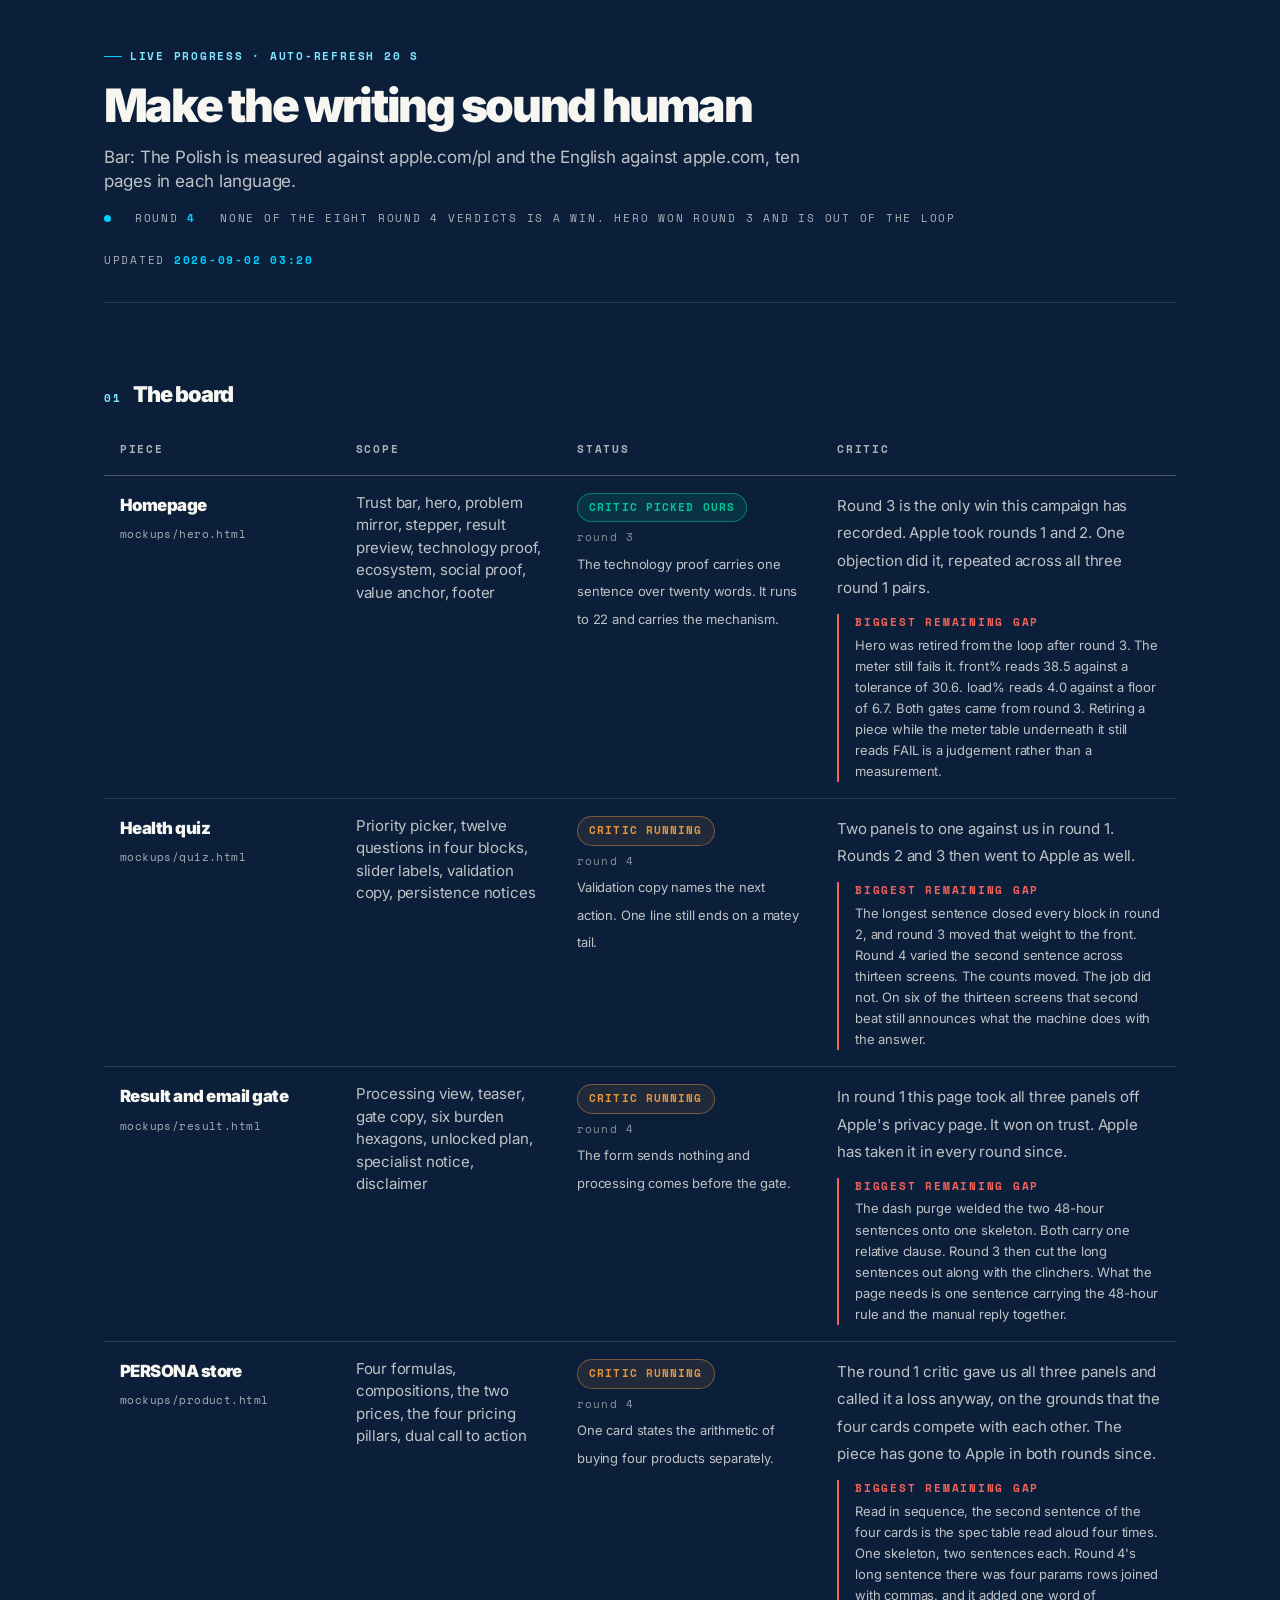
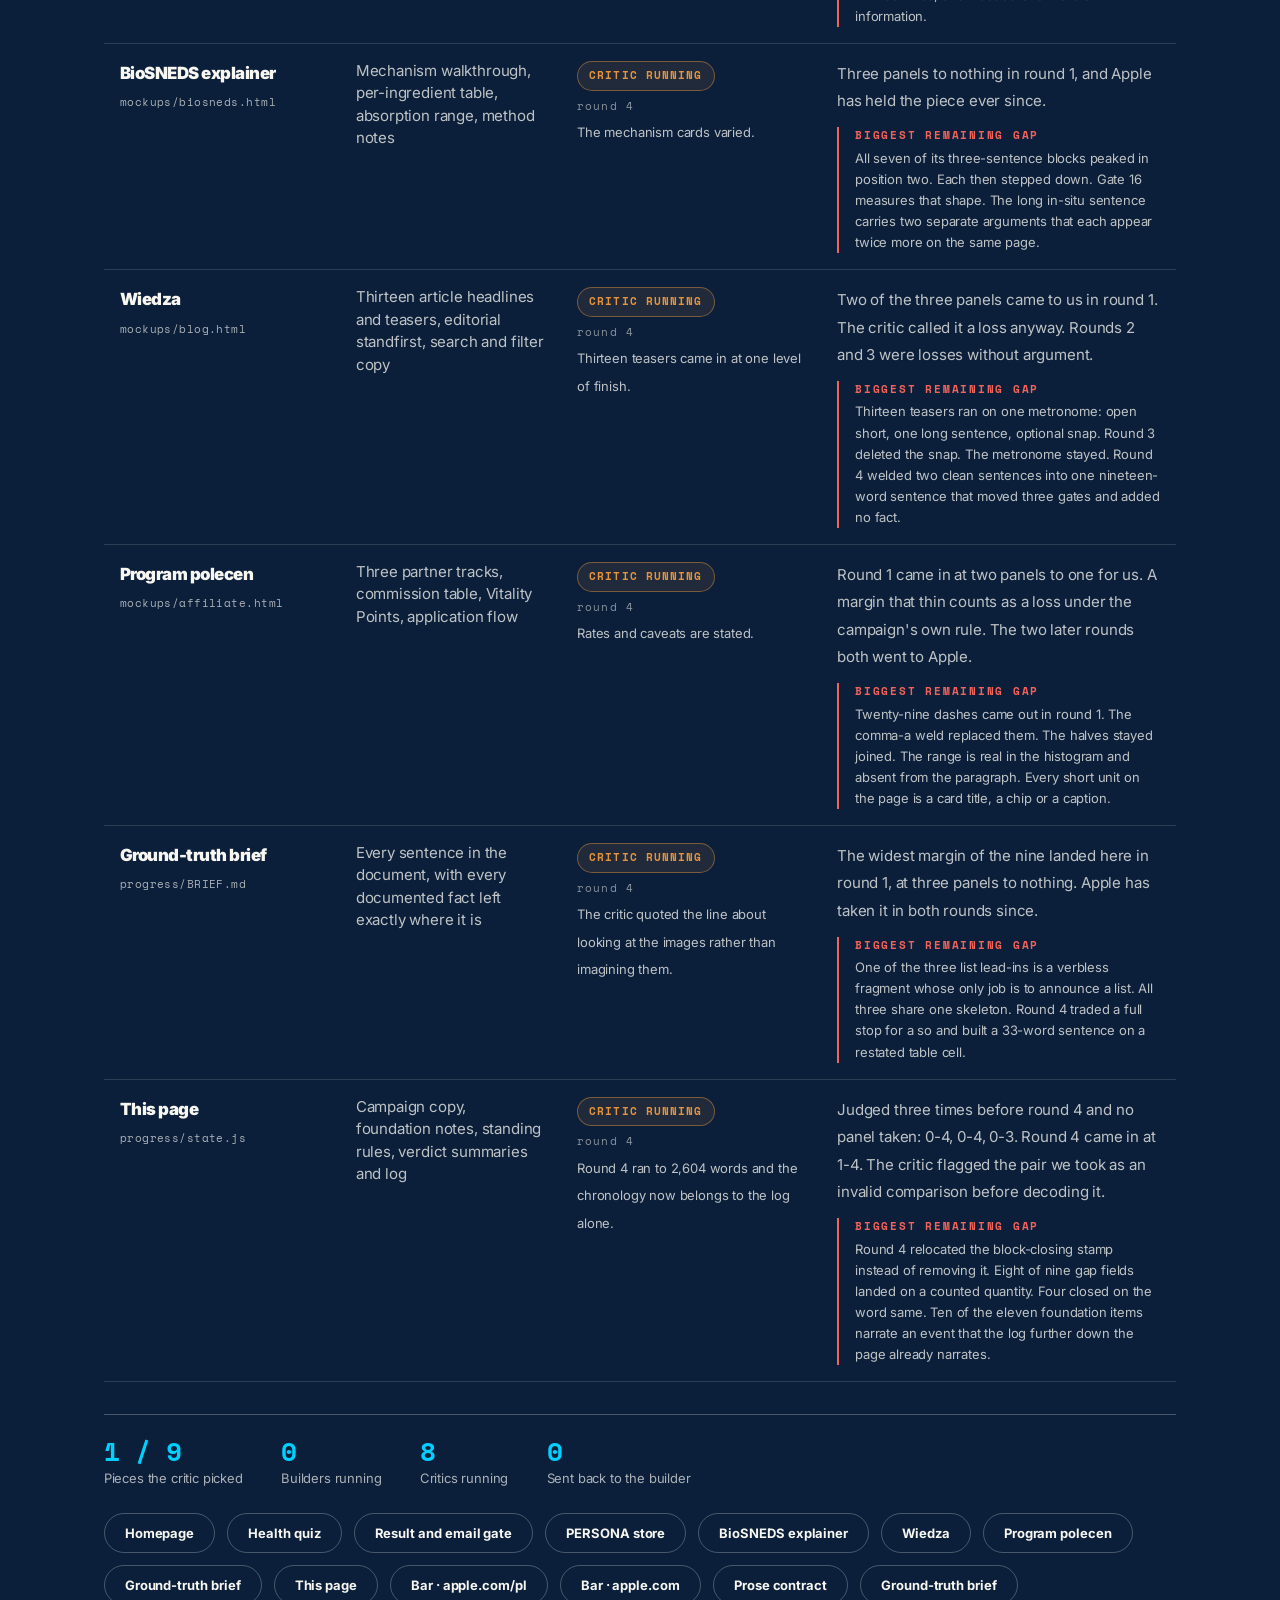
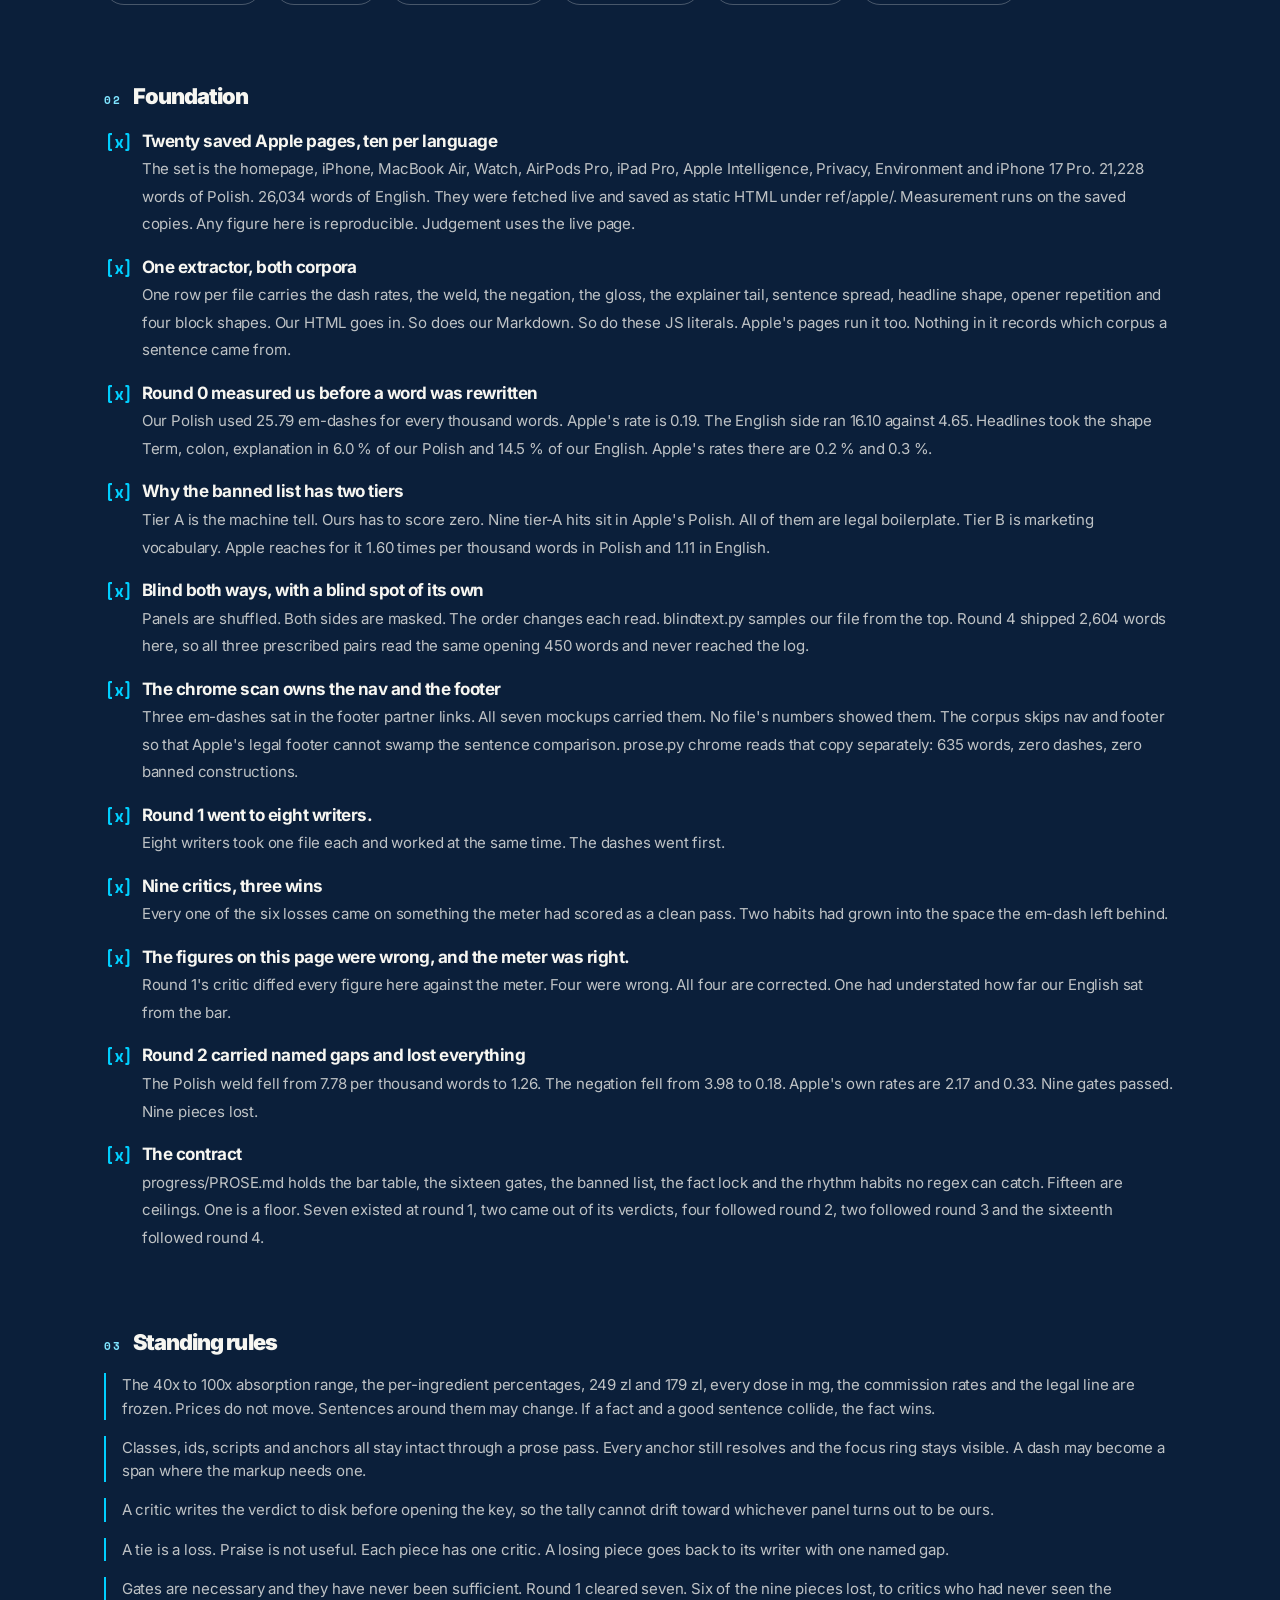
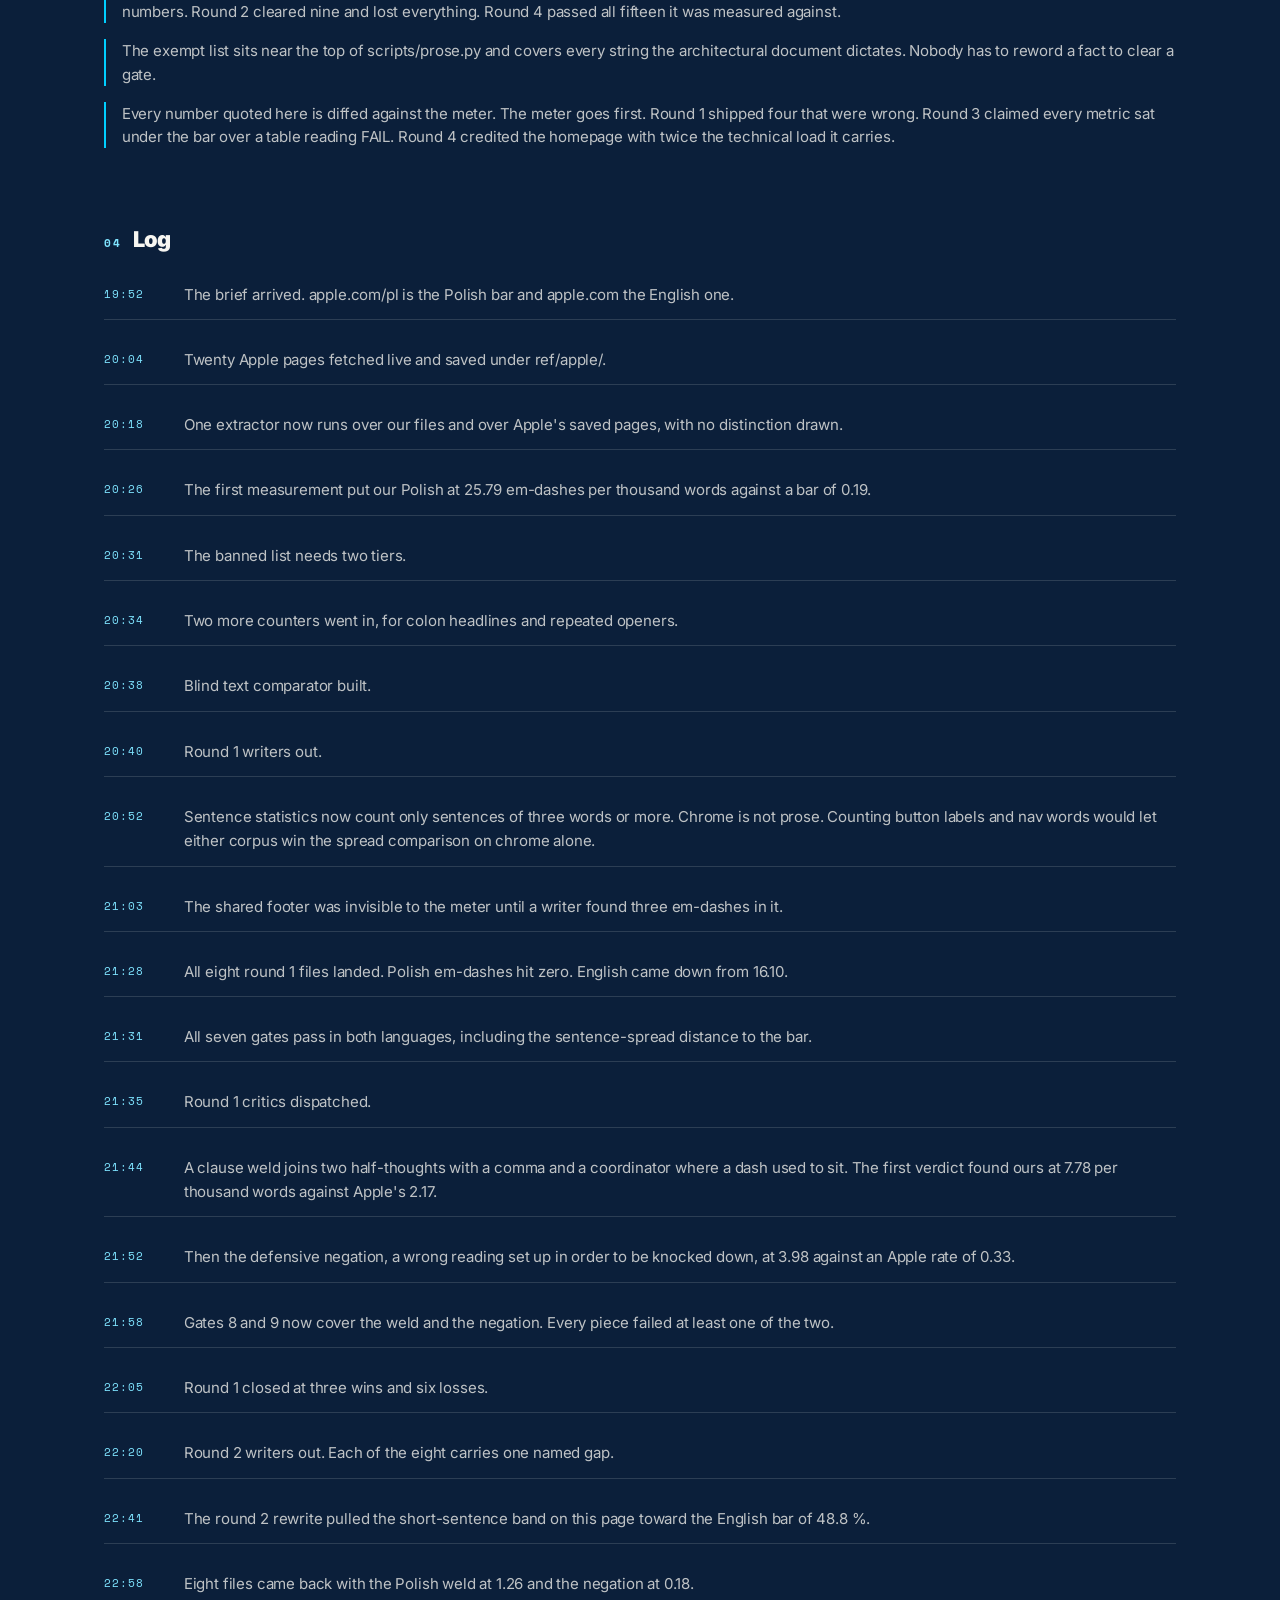
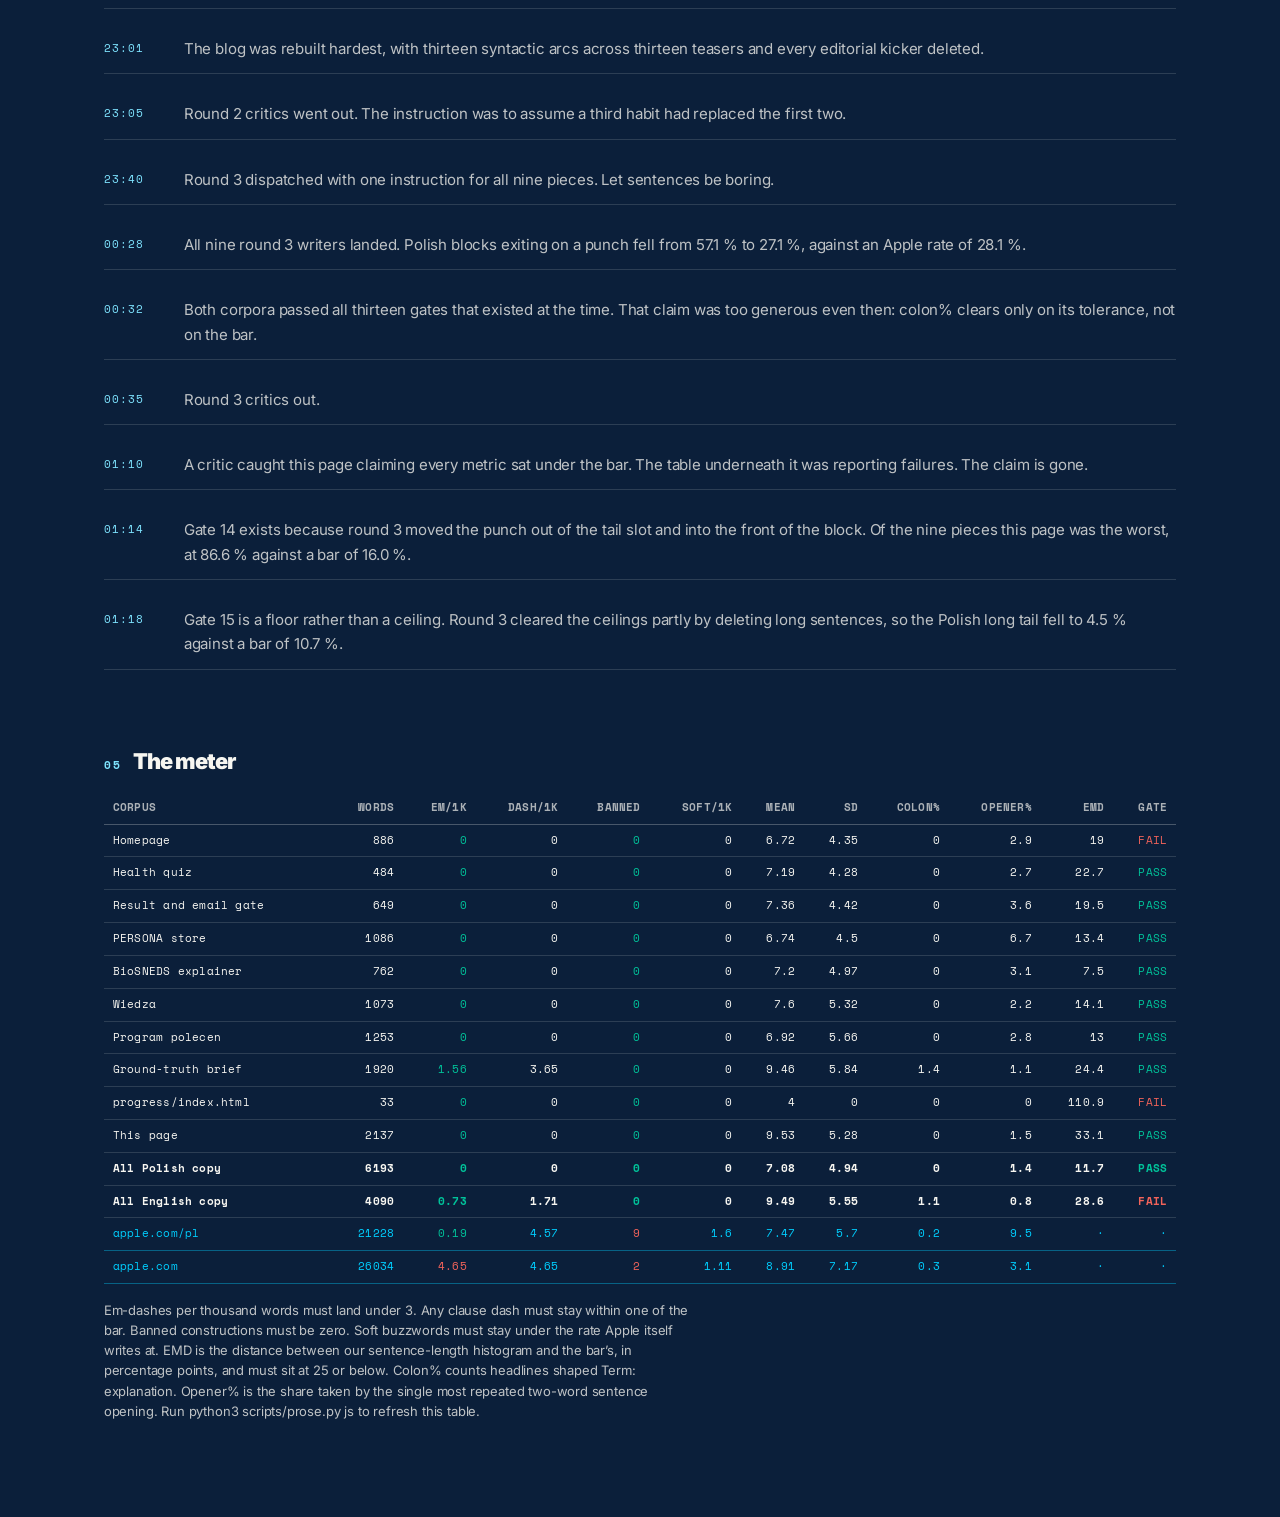
==== progress/index.html @ 37c06452 "Publish the round 5 prose refactor and the live progress page Seven mockups synced from the working " ====
<!doctype html>
<html lang="en">
<head>
<meta charset="utf-8">
<meta name="viewport" content="width=device-width, initial-scale=1">
<meta http-equiv="refresh" content="20">
<title>ITP prose refactor, live progress</title>
<link rel="stylesheet" href="../styles/tokens.css">
<style>
  body { background: var(--navy-950); color: var(--on-navy); }
  .page { max-width: 1180px; margin-inline: auto; padding: var(--sp-9) var(--sp-gutter) var(--sp-12); }

  .masthead { display: grid; gap: var(--sp-4); padding-bottom: var(--sp-7);
              border-bottom: 1px solid var(--line-navy); }
  .masthead h1 { font-size: clamp(1.9rem, 3.6vw, 3rem); letter-spacing: var(--ls-display-tight); }
  .masthead .t-lead { color: var(--on-navy-soft); max-width: 68ch; }
  .meta { display: flex; flex-wrap: wrap; gap: var(--sp-6); align-items: center;
          font-family: var(--font-mono); font-size: var(--t-micro);
          letter-spacing: var(--ls-mono-wide); text-transform: uppercase;
          color: var(--on-navy-muted); }
  .meta b { color: var(--cyan); font-weight: var(--w-bold); }
  .pulse { width: 7px; height: 7px; border-radius: 50%; background: var(--cyan);
           box-shadow: 0 0 0 0 var(--cyan-glow); animation: pulse 2s infinite; }
  @keyframes pulse { 0% { box-shadow: 0 0 0 0 rgba(0,207,255,.5); }
                     70% { box-shadow: 0 0 0 12px rgba(0,207,255,0); }
                     100% { box-shadow: 0 0 0 0 rgba(0,207,255,0); } }

  h2.block { font-size: var(--t-display-4); margin: var(--sp-11) 0 var(--sp-5); }
  h2.block .index-num { color: var(--cyan-soft); margin-right: var(--sp-3); }

  table.board { width: 100%; border-collapse: collapse; }
  table.board th, table.board td { text-align: left; vertical-align: top;
                                   padding: var(--sp-4) var(--sp-4);
                                   border-bottom: 1px solid var(--line-navy); }
  table.board thead th { font-family: var(--font-mono); font-size: var(--t-micro);
                         font-weight: var(--w-bold); letter-spacing: var(--ls-mono-wide);
                         text-transform: uppercase; color: var(--on-navy-muted);
                         border-bottom-color: var(--line-navy-hi); }
  table.board td:first-child { width: 22%; }
  .piece-title { font-weight: var(--w-black); letter-spacing: var(--ls-head); font-size: 1.05rem; }
  .piece-file { font-family: var(--font-mono); font-size: var(--t-micro);
                color: var(--on-navy-muted); letter-spacing: .04em; }
  .scope { font-size: var(--t-body-sm); color: var(--on-navy-soft); line-height: 1.5; }
  .note { font-size: var(--t-body-sm); color: var(--on-navy-soft); line-height: 1.55; }
  .gap { display: block; margin-top: var(--sp-3); padding-left: var(--sp-4);
         border-left: 2px solid var(--f3-inflam); font-size: var(--t-caption);
         color: var(--on-navy-soft); }
  .gap b { color: var(--f3-inflam); font-family: var(--font-mono);
           font-size: var(--t-micro); letter-spacing: var(--ls-mono-wide);
           text-transform: uppercase; display: block; margin-bottom: 3px; }

  .badge { display: inline-flex; align-items: center; gap: 6px; padding: 5px 11px;
           border-radius: var(--r-pill); border: 1px solid var(--line-navy-hi);
           font-family: var(--font-mono); font-size: var(--t-micro);
           font-weight: var(--w-bold); letter-spacing: var(--ls-mono);
           text-transform: uppercase; white-space: nowrap; }
  .badge--building { color: var(--cyan); border-color: var(--line-cyan);
                     background: rgba(0,207,255,.08); }
  .badge--reviewing { color: var(--f1-digest); border-color: rgba(229,148,60,.45);
                      background: rgba(229,148,60,.10); }
  .badge--lost { color: var(--f3-inflam); border-color: rgba(242,99,90,.45);
                 background: rgba(242,99,90,.10); }
  .badge--won { color: var(--f4-vital); border-color: rgba(0,195,154,.5);
                background: rgba(0,195,154,.12); }
  .rnd { font-family: var(--font-mono); font-size: var(--t-micro);
         color: var(--on-navy-faint); letter-spacing: var(--ls-mono); }

  ul.plain { list-style: none; margin: 0; padding: 0; display: grid; gap: var(--sp-4); }
  .found { display: grid; grid-template-columns: 22px 1fr; gap: var(--sp-4);
           align-items: start; }
  .found__tick { color: var(--cyan); font-family: var(--font-mono); font-weight: var(--w-bold); }
  .found__label { font-weight: var(--w-bold); letter-spacing: var(--ls-head); }
  .found__detail { font-size: var(--t-body-sm); color: var(--on-navy-soft); line-height: 1.5; }

  .rules { display: grid; gap: var(--sp-3); }
  .rules li { padding-left: var(--sp-4); border-left: 2px solid var(--cyan);
              font-size: var(--t-body-sm); color: var(--on-navy-soft); line-height: 1.55; }

  .log { display: grid; gap: 0; }
  .log li { display: grid; grid-template-columns: 64px 1fr; gap: var(--sp-4);
            padding: var(--sp-3) 0; border-bottom: 1px solid var(--line-navy);
            font-size: var(--t-body-sm); color: var(--on-navy-soft); }
  .log time { font-family: var(--font-mono); font-size: var(--t-micro);
              color: var(--cyan-soft); letter-spacing: var(--ls-mono); padding-top: 3px; }

  .tally { display: flex; flex-wrap: wrap; gap: clamp(20px,3vw,44px); margin-top: var(--sp-7);
           padding-top: var(--sp-6); border-top: 1px solid var(--line-navy-hi); }

  .links { display: flex; flex-wrap: wrap; gap: var(--sp-3); margin-top: var(--sp-6); }
  .links a { text-decoration: none; }

  table.metrics { width: 100%; border-collapse: collapse; font-family: var(--font-mono);
                  font-size: var(--t-micro); letter-spacing: .02em; }
  table.metrics th, table.metrics td { text-align: right; padding: 7px 9px;
                                       border-bottom: 1px solid var(--line-navy); }
  table.metrics th:first-child, table.metrics td:first-child { text-align: left; }
  table.metrics thead th { color: var(--on-navy-muted); text-transform: uppercase;
                           font-weight: var(--w-bold); border-bottom-color: var(--line-navy-hi); }
  table.metrics tr.bar td { color: var(--cyan); border-bottom-color: var(--line-cyan); }
  table.metrics tr.total td { color: var(--on-navy); font-weight: var(--w-bold); }
  .ok { color: var(--f4-vital); }
  .bad { color: var(--f3-inflam); }
  .metric-note { font-size: var(--t-caption); color: var(--on-navy-soft);
                 line-height: 1.55; margin-top: var(--sp-4); max-width: 74ch; }

  @media (max-width: 820px) {
    table.board thead { display: none; }
    table.board tr { display: grid; gap: var(--sp-3); padding: var(--sp-5) 0;
                     border-bottom: 1px solid var(--line-navy); }
    table.board td { border: 0; padding: 0; }
    table.board td:first-child { width: auto; }
  }
</style>
</head>
<body class="navy">
<main class="page">

  <header class="masthead">
    <p class="eyebrow">Live progress · auto-refresh 20 s</p>
    <h1 id="campaign">…</h1>
    <p class="t-lead" id="bar">…</p>
    <div class="meta">
      <span class="pulse" aria-hidden="true"></span>
      <span>Round <b id="round">&hellip;</b></span>
      <span id="phase">&hellip;</span>
      <span>Updated <b id="updated">&hellip;</b></span>
    </div>
  </header>

  <section aria-labelledby="h-board">
    <h2 class="block" id="h-board"><span class="index-num">01</span>The board</h2>
    <table class="board">
      <thead>
        <tr><th scope="col">Piece</th><th scope="col">Scope</th><th scope="col">Status</th><th scope="col">Critic</th></tr>
      </thead>
      <tbody id="board"></tbody>
    </table>
    <div class="tally" id="tally"></div>
    <div class="links" id="links"></div>
  </section>

  <section aria-labelledby="h-found">
    <h2 class="block" id="h-found"><span class="index-num">02</span>Foundation</h2>
    <ul class="plain" id="foundation"></ul>
  </section>

  <section aria-labelledby="h-rules">
    <h2 class="block" id="h-rules"><span class="index-num">03</span>Standing rules</h2>
    <ul class="plain rules" id="rules"></ul>
  </section>

  <section aria-labelledby="h-log">
    <h2 class="block" id="h-log"><span class="index-num">04</span>Log</h2>
    <ul class="plain log" id="log"></ul>
  </section>

  <section aria-labelledby="h-metrics">
    <h2 class="block" id="h-metrics"><span class="index-num">05</span>The meter</h2>
    <table class="metrics">
      <thead>
        <tr><th scope="col">Corpus</th><th scope="col">Words</th><th scope="col">Em/1k</th>
            <th scope="col">Dash/1k</th><th scope="col">Banned</th><th scope="col">Soft/1k</th>
            <th scope="col">Mean</th><th scope="col">SD</th><th scope="col">Colon%</th>
            <th scope="col">Opener%</th><th scope="col">EMD</th><th scope="col">Gate</th></tr>
      </thead>
      <tbody id="metrics"></tbody>
    </table>
    <p class="metric-note" id="metric-note"></p>
  </section>

</main>

<script src="state.js"></script>
<script src="metrics.js"></script>
<script>
(function () {
  var S = window.ITP_STATE;
  if (!S) return;
  var $ = function (id) { return document.getElementById(id); };
  var esc = function (s) {
    return String(s == null ? '' : s).replace(/[&<>"]/g, function (c) {
      return { '&': '&amp;', '<': '&lt;', '>': '&gt;', '"': '&quot;' }[c];
    });
  };

  $('campaign').textContent = S.campaign;
  $('bar').textContent = 'Bar: ' + S.bar;
  $('round').textContent = S.round;
  $('phase').textContent = S.phase;
  $('updated').textContent = S.updated;
  document.title = 'ITP prose refactor, round ' + S.round;

  var LABEL = {
    building: 'Builder running',
    reviewing: 'Critic running',
    lost: 'Critic picked theirs',
    won: 'Critic picked ours'
  };

  $('board').innerHTML = S.pieces.map(function (p) {
    var st = S.status[p.id] || { state: 'building', round: S.round };
    var critic = '';
    if (st.verdict) {
      critic += '<span class="note">' + esc(st.verdict) + '</span>';
    }
    if (st.gap) {
      critic += '<span class="gap"><b>Biggest remaining gap</b>' + esc(st.gap) + '</span>';
    }
    if (!critic) { critic = '<span class="note" style="color:var(--on-navy-faint)">Awaiting verdict</span>'; }
    return '<tr>' +
      '<td><span class="piece-title">' + esc(p.title) + '</span><br>' +
        '<span class="piece-file">' + esc(p.file) + '</span></td>' +
      '<td class="scope">' + esc(p.scope) + '</td>' +
      '<td><span class="badge badge--' + esc(st.state) + '">' + esc(LABEL[st.state] || st.state) + '</span>' +
        '<br><span class="rnd">round ' + esc(st.round) + '</span>' +
        (st.note ? '<br><span class="note" style="font-size:var(--t-caption)">' + esc(st.note) + '</span>' : '') + '</td>' +
      '<td>' + critic + '</td>' +
    '</tr>';
  }).join('');

  var counts = { won: 0, lost: 0, building: 0, reviewing: 0 };
  S.pieces.forEach(function (p) {
    var s = (S.status[p.id] || {}).state || 'building';
    counts[s] = (counts[s] || 0) + 1;
  });
  $('tally').innerHTML =
    stat(counts.won + ' / ' + S.pieces.length, 'Pieces the critic picked') +
    stat(counts.building, 'Builders running') +
    stat(counts.reviewing, 'Critics running') +
    stat(counts.lost, 'Sent back to the builder');

  function stat(n, label) {
    return '<div class="stat"><span class="stat__num">' + esc(n) + '</span>' +
           '<span class="stat__label">' + esc(label) + '</span></div>';
  }

  $('links').innerHTML = S.pieces.map(function (p) {
    return '<a class="btn btn--ghost btn--sm" href="../' + esc(p.file) + '">' + esc(p.title) + '</a>';
  }).join('') +
    '<a class="btn btn--ghost btn--sm" href="https://www.apple.com/pl/">Bar · apple.com/pl</a>' +
    '<a class="btn btn--ghost btn--sm" href="https://www.apple.com/">Bar · apple.com</a>' +
    '<a class="btn btn--ghost btn--sm" href="PROSE.md">Prose contract</a>' +
    '<a class="btn btn--ghost btn--sm" href="BRIEF.md">Ground-truth brief</a>';

  $('foundation').innerHTML = S.foundation.map(function (f) {
    return '<li class="found"><span class="found__tick">' + (f.done ? '[x]' : '[ ]') + '</span>' +
      '<span><span class="found__label">' + esc(f.label) + '</span><br>' +
      '<span class="found__detail">' + esc(f.detail) + '</span></span></li>';
  }).join('');

  $('rules').innerHTML = S.rules.map(function (r) { return '<li>' + esc(r) + '</li>'; }).join('');

  $('log').innerHTML = S.log.map(function (l) {
    return '<li><time>' + esc(l.t) + '</time><span>' + esc(l.m) + '</span></li>';
  }).join('');

  var M = window.ITP_METRICS;
  if (M) {
    var titleOf = {};
    S.pieces.forEach(function (p) { titleOf[p.file] = p.title; });

    var mrow = function (label, m, cls) {
      var gate = m.pass === undefined ? '·'
        : (m.pass ? '<span class="ok">PASS</span>' : '<span class="bad">FAIL</span>');
      var f = function (v, limit, over) {
        if (limit === undefined) return esc(v);
        return '<span class="' + (over ? 'bad' : 'ok') + '">' + esc(v) + '</span>';
      };
      return '<tr class="' + cls + '"><td>' + esc(label) + '</td>' +
        '<td>' + esc(m.words) + '</td>' +
        '<td>' + f(m.em_per_1k, 3, m.em_per_1k >= 3) + '</td>' +
        '<td>' + esc(m.dash_per_1k) + '</td>' +
        '<td>' + f(m.banned, 0, m.banned > 0) + '</td>' +
        '<td>' + esc(m.soft_per_1k) + '</td>' +
        '<td>' + esc(m.sent_mean) + '</td>' +
        '<td>' + esc(m.sent_sd) + '</td>' +
        '<td>' + esc(m.colon_head_pct) + '</td>' +
        '<td>' + esc(m.top_opener_pct) + '</td>' +
        '<td>' + esc(m.emd === undefined ? '·' : m.emd) + '</td>' +
        '<td>' + gate + '</td></tr>';
    };

    var rows = '';
    Object.keys(M.files).forEach(function (f) {
      rows += mrow(titleOf[f] || f, M.files[f], '');
    });
    rows += mrow('All Polish copy', M.totals.pl, 'total');
    rows += mrow('All English copy', M.totals.en, 'total');
    rows += mrow('apple.com/pl', M.bar.pl, 'bar');
    rows += mrow('apple.com', M.bar.en, 'bar');
    $('metrics').innerHTML = rows;

    $('metric-note').textContent =
      'Em-dashes per thousand words must land under 3. Any clause dash must stay within one '
      + 'of the bar. Banned constructions must be zero. Soft buzzwords must stay under the rate '
      + 'Apple itself writes at. EMD is the distance between our sentence-length histogram and '
      + 'the bar\u2019s, in percentage points, and must sit at 25 or below. Colon% counts headlines '
      + 'shaped Term: explanation. Opener% is the share taken by the single most repeated two-word '
      + 'sentence opening. Run python3 scripts/prose.py js to refresh this table.';
  }
})();
</script>
</body>
</html>
---- styles/tokens.css ----
/* ==========================================================================
   ITP — DESIGN TOKENS + SHARED COMPONENT LAYER
   Authority: "ARCHITECTURAL AND STRATEGIC DOCUMENT: ITP PLATFORM (PERSONA)",
   section 7.2 (Color Palette and UI Kit). That document has precedence over
   every earlier project description.

   Palette   navy #0B1F3A · charcoal #202124 · off-white #F7F6F1 / #FAF9F5
             electric cyan #00CFFF (technology / personalization accent only)
   Type      headings Inter Black/ExtraBold · body Inter Regular/Medium
             technical parameters, identifiers, code: Space Mono
   Craft bar Function Health (functionhealth.com) — captured desktop 1440 and
             mobile 390 in ref/functionhealth/. Matched: floating pill nav,
             sticky promo bar, 64-80px display scale, 11px/1.1px-tracked mono
             micro-labels, 12px cards with inline UI artefacts, numbered steps,
             999px pill CTA pairs, very generous vertical rhythm.
             Pushed further: Inter Black instead of a light didone, cyan
             hairline data-viz, hexagonal profile geometry, mono parameter
             tables, navy full-bleed technology chapters.
   ========================================================================== */

/* --------------------------------------------------------------------------
   0 · FONTS (self-hosted; latin + latin-ext for Polish diacritics)
   ----------------------------------------------------------------------- */

@font-face {
  font-family: 'Inter';
  font-style: normal;
  font-weight: 100 900;
  font-display: swap;
  src: url('../fonts/inter-latin-ext.woff2') format('woff2');
  unicode-range: U+0100-02BA, U+02BD-02C5, U+02C7-02CC, U+02CE-02D7, U+02DD-02FF,
    U+0304, U+0308, U+0329, U+1D00-1DBF, U+1E00-1E9F, U+1EF2-1EFF, U+2020,
    U+20A0-20AB, U+20AD-20C0, U+2113, U+2C60-2C7F, U+A720-A7FF;
}
@font-face {
  font-family: 'Inter';
  font-style: normal;
  font-weight: 100 900;
  font-display: swap;
  src: url('../fonts/inter-latin.woff2') format('woff2');
  unicode-range: U+0000-00FF, U+0131, U+0152-0153, U+02BB-02BC, U+02C6, U+02DA,
    U+02DC, U+0304, U+0308, U+0329, U+2000-206F, U+20AC, U+2122, U+2191, U+2193,
    U+2212, U+2215, U+FEFF, U+FFFD;
}
@font-face {
  font-family: 'Space Mono';
  font-style: normal;
  font-weight: 400;
  font-display: swap;
  src: url('../fonts/spacemono-400-latin-ext.woff2') format('woff2');
  unicode-range: U+0100-02BA, U+02BD-02C5, U+02C7-02CC, U+02CE-02D7, U+02DD-02FF,
    U+0304, U+0308, U+0329, U+1D00-1DBF, U+1E00-1E9F, U+1EF2-1EFF, U+2020,
    U+20A0-20AB, U+20AD-20C0, U+2113, U+2C60-2C7F, U+A720-A7FF;
}
@font-face {
  font-family: 'Space Mono';
  font-style: normal;
  font-weight: 400;
  font-display: swap;
  src: url('../fonts/spacemono-400-latin.woff2') format('woff2');
  unicode-range: U+0000-00FF, U+0131, U+0152-0153, U+02BB-02BC, U+02C6, U+02DA,
    U+02DC, U+0304, U+0308, U+0329, U+2000-206F, U+20AC, U+2122, U+2191, U+2193,
    U+2212, U+2215, U+FEFF, U+FFFD;
}
@font-face {
  font-family: 'Space Mono';
  font-style: normal;
  font-weight: 700;
  font-display: swap;
  src: url('../fonts/spacemono-700-latin-ext.woff2') format('woff2');
  unicode-range: U+0100-02BA, U+02BD-02C5, U+02C7-02CC, U+02CE-02D7, U+02DD-02FF,
    U+0304, U+0308, U+0329, U+1D00-1DBF, U+1E00-1E9F, U+1EF2-1EFF, U+2020,
    U+20A0-20AB, U+20AD-20C0, U+2113, U+2C60-2C7F, U+A720-A7FF;
}
@font-face {
  font-family: 'Space Mono';
  font-style: normal;
  font-weight: 700;
  font-display: swap;
  src: url('../fonts/spacemono-700-latin.woff2') format('woff2');
  unicode-range: U+0000-00FF, U+0131, U+0152-0153, U+02BB-02BC, U+02C6, U+02DA,
    U+02DC, U+0304, U+0308, U+0329, U+2000-206F, U+20AC, U+2122, U+2191, U+2193,
    U+2212, U+2215, U+FEFF, U+FFFD;
}

:root {

  /* ----------------------------------------------------------------------
     1 · COLOUR — three families only: navy, off-white, electric cyan.
     Product-line hues are the single sanctioned exception (doc 7.2).
     ------------------------------------------------------------------- */

  /* Navy — the deep colour: text, structures, technology chapters */
  --navy-950: #060F1F;   /* deepest ground, footer                        */
  --navy-900: #0B1F3A;   /* CANONICAL corporate navy (doc 7.2)            */
  --navy-800: #102A4C;   /* lifted navy surface, cards on navy            */
  --navy-700: #16375F;   /* hover / raised                                */
  --navy-600: #1D4675;   /* borders and dividers on navy                  */
  --navy-500: #2C5B8F;   /* muted structure on navy                       */
  --charcoal: #202124;   /* charcoal black (doc 7.2) — mono, fine print   */

  /* Off-white / ivory — the primary background */
  --ivory:        #F7F6F1;  /* CANONICAL primary background (doc 7.2)     */
  --ivory-bright: #FAF9F5;  /* CANONICAL alternate background (doc 7.2)   */
  --ivory-white:  #FFFFFF;  /* card ground where maximum lift is needed   */
  --ivory-sunk:   #EFEDE6;  /* recessed panels, table zebra, input wells  */
  --ivory-edge:   #E3E0D6;  /* warm hairline on light grounds             */

  /* Electric cyan — technology and personalization ONLY. Never decorative. */
  --cyan:       #00CFFF;    /* CANONICAL accent (doc 7.2)                 */
  --cyan-deep:  #00719A;    /* small cyan text on ivory — 4.89:1, AA      */
  --cyan-ink:   #005E7C;    /* cyan-family text at small sizes            */
  --cyan-soft:  #7FE4FF;    /* cyan on navy, secondary data series        */
  --cyan-wash:  #E4F8FF;    /* palest cyan fill on off-white              */
  --cyan-glow:  rgba(0, 207, 255, .30);  /* focus ring, molecular glow    */
  --cyan-haze:  rgba(0, 207, 255, .10);  /* faint tech tint               */

  /* Product-line identity (doc 7.2: "each formula has its own colour code") */
  --f1-digest:  #E5943C;    /* Formula 1 · DigestEase Pro                 */
  --f2-neuro:   #7C6CF5;    /* Formula 2 · NeuroSynapse                   */
  --f3-inflam:  #F2635A;    /* Formula 3 · InflamShield                   */
  --f4-vital:   #00C39A;    /* Formula 4 · VitalCore                      */

  /* Text roles */
  --ink:        #0B1F3A;    /* headings and body on off-white             */
  --ink-2:      #3B4C63;    /* lead paragraphs                            */
  /* The muted and faint steps carry real content on these pages — mono
     index numerals, multipliers, captions, field labels — so both are held
     at or above WCAG AA 4.5:1 on #F7F6F1 rather than at the "pretty grey"
     values they started from (#64748B measured 4.40, #8A96A8 measured 2.56).
     Measured now: muted 5.62:1, faint 4.59:1. */
  --ink-muted:  #55606F;    /* captions, secondary — 5.62:1 on ivory      */
  --ink-faint:  #656E7C;    /* least emphasis that still passes — 4.59:1  */
  --on-navy:        #F7F6F1;
  --on-navy-soft:   rgba(247, 246, 241, .76);
  /* Same reasoning on navy: .56 and .34 measured 4.1 and 2.69 against
     #060F1F. Raised to keep the ramp while clearing AA. */
  --on-navy-muted:  rgba(247, 246, 241, .68);
  --on-navy-faint:  rgba(247, 246, 241, .54);

  /* Hairlines */
  --line:         rgba(11, 31, 58, .12);
  --line-strong:  rgba(11, 31, 58, .22);
  --line-solid:   #E3E0D6;
  --line-navy:    rgba(247, 246, 241, .14);
  --line-navy-hi: rgba(247, 246, 241, .26);
  --line-cyan:    rgba(0, 207, 255, .38);

  /* Semantic */
  /* Used as 11px bold status labels, so they are held to AA on ivory:
     4.75:1, 4.73:1 and 4.98:1 respectively. */
  --ok:    #0B7A54;
  --warn:  #9A5B0B;
  --alert: #B02F2F;

  /* ----------------------------------------------------------------------
     2 · TYPE
     ------------------------------------------------------------------- */

  --font-sans: 'Inter', ui-sans-serif, -apple-system, BlinkMacSystemFont,
    'Segoe UI', Roboto, Arial, sans-serif;
  --font-mono: 'Space Mono', 'JetBrains Mono', ui-monospace, SFMono-Regular,
    Menlo, Consolas, monospace;

  /* Display ramp — Inter Black, tight tracking, near-solid leading.
     Matches the Function Health 80/64/45/34px rhythm at our weight. */
  --t-display-1: clamp(2.85rem, 7.2vw, 5.25rem);  /* 46 -> 84px  hero      */
  --t-display-2: clamp(2.1rem, 4.6vw, 3.9rem);    /* 34 -> 62px  section   */
  --t-display-3: clamp(1.7rem, 2.6vw, 2.7rem);    /* 27 -> 43px  subsection*/
  --t-display-4: clamp(1.35rem, 1.7vw, 1.6rem);   /* 22 -> 26px  card head */
  --t-lead:      clamp(1.06rem, 1.25vw, 1.28rem); /* 17 -> 20.5px lead     */
  --t-body:      1.0625rem;                        /* 17px                  */
  --t-body-sm:   0.9375rem;                        /* 15px                  */
  --t-caption:   0.8125rem;                        /* 13px                  */
  --t-micro:     0.6875rem;                        /* 11px — mono labels    */

  --w-black:    900;
  --w-extra:    800;
  --w-bold:     700;
  --w-semi:     600;
  --w-medium:   500;
  --w-regular:  400;

  --ls-display: -.045em;   /* Inter Black needs negative tracking          */
  --ls-display-tight: -.05em;
  --ls-head:    -.03em;
  --ls-body:    -.01em;
  --ls-mono:    .10em;
  --ls-mono-wide: .16em;

  --lh-display: .93;
  --lh-head:    1.02;
  --lh-lead:    1.45;
  --lh-body:    1.62;

  /* ----------------------------------------------------------------------
     3 · SPACE — 4px base, generous section rhythm
     ------------------------------------------------------------------- */

  --sp-1: 4px;   --sp-2: 8px;    --sp-3: 12px;  --sp-4: 16px;
  --sp-5: 20px;  --sp-6: 24px;   --sp-7: 32px;  --sp-8: 40px;
  --sp-9: 48px;  --sp-10: 64px;  --sp-11: 80px; --sp-12: 96px;
  --sp-13: 128px; --sp-14: 160px;

  --sp-section:  clamp(72px, 9.5vw, 152px);   /* vertical section padding  */
  --sp-gutter:   clamp(20px, 4.2vw, 56px);    /* page side gutter          */
  --w-page:      1280px;                       /* max content width         */
  --w-narrow:    720px;                        /* measure for prose         */
  --w-mid:       960px;

  /* ----------------------------------------------------------------------
     4 · RADII, ELEVATION, MOTION
     ------------------------------------------------------------------- */

  --r-pill: 999px;
  --r-sm:   6px;
  --r-md:   12px;   /* Function Health card radius                        */
  --r-lg:   20px;
  --r-xl:   28px;

  --sh-1: 0 1px 2px rgba(11, 31, 58, .05);
  --sh-2: 0 2px 8px rgba(11, 31, 58, .06), 0 1px 2px rgba(11, 31, 58, .04);
  --sh-3: 0 12px 32px rgba(11, 31, 58, .09), 0 2px 6px rgba(11, 31, 58, .05);
  --sh-4: 0 28px 64px rgba(11, 31, 58, .14), 0 4px 12px rgba(11, 31, 58, .06);
  --sh-nav: 0 6px 28px rgba(6, 15, 31, .12);
  --sh-cyan: 0 0 0 1px var(--line-cyan), 0 8px 28px rgba(0, 207, 255, .16);

  --ease: cubic-bezier(.22, .61, .36, 1);
  --ease-out: cubic-bezier(.16, 1, .3, 1);
  --dur-1: 140ms;
  --dur-2: 240ms;
  --dur-3: 420ms;

  --ring: 0 0 0 3px var(--cyan-glow), 0 0 0 1px var(--cyan-deep);
  --label-ink: #55606F;

  /* Height of the sticky trust bar; the sticky header parks beneath it. */
  --trustbar-h: 36px;
}

/* ==========================================================================
   BASE
   ========================================================================== */

*, *::before, *::after { box-sizing: border-box; }

html {
  -webkit-text-size-adjust: 100%;
  scroll-behavior: smooth;
}

body {
  margin: 0;
  background: var(--ivory);
  color: var(--ink);
  font-family: var(--font-sans);
  font-size: var(--t-body);
  font-weight: var(--w-regular);
  line-height: var(--lh-body);
  letter-spacing: var(--ls-body);
  -webkit-font-smoothing: antialiased;
  -moz-osx-font-smoothing: grayscale;
  font-feature-settings: 'cv11' 1, 'ss01' 1;
}

h1, h2, h3, h4, h5 {
  margin: 0;
  font-weight: var(--w-black);
  letter-spacing: var(--ls-display);
  line-height: var(--lh-head);
  text-wrap: balance;
}

p { margin: 0; text-wrap: pretty; }

a { color: inherit; }

img, svg, canvas { display: block; max-width: 100%; }

button, input, select, textarea {
  font: inherit;
  letter-spacing: inherit;
  color: inherit;
}

:focus-visible {
  outline: none;
  box-shadow: var(--ring);
  border-radius: var(--r-sm);
}

::selection { background: var(--cyan); color: var(--navy-900); }

/* ==========================================================================
   TYPE UTILITIES
   ========================================================================== */

.t-d1 { font-size: var(--t-display-1); font-weight: var(--w-black);
        letter-spacing: var(--ls-display-tight); line-height: var(--lh-display); }
.t-d2 { font-size: var(--t-display-2); font-weight: var(--w-black);
        letter-spacing: var(--ls-display); line-height: .98; }
.t-d3 { font-size: var(--t-display-3); font-weight: var(--w-extra);
        letter-spacing: var(--ls-head); line-height: 1.06; }
.t-d4 { font-size: var(--t-display-4); font-weight: var(--w-bold);
        letter-spacing: var(--ls-head); line-height: 1.18; }
.t-lead { font-size: var(--t-lead); font-weight: var(--w-regular);
          line-height: var(--lh-lead); color: var(--ink-2);
          letter-spacing: -.012em; }
.t-caption { font-size: var(--t-caption); line-height: 1.5; color: var(--ink-muted); }

/* Cyan is the personalization accent: use it on a word, never on a sentence. */
.t-accent { color: var(--cyan-deep); }
.on-navy .t-accent, .navy .t-accent { color: var(--cyan); }

/* Mono — technical parameters, doses, prices, identifiers, code (doc 7.2) */
.mono {
  font-family: var(--font-mono);
  font-variant-ligatures: none;
  font-feature-settings: 'tnum' 1;
}

.eyebrow {
  display: inline-flex;
  align-items: center;
  gap: var(--sp-2);
  font-family: var(--font-mono);
  font-size: var(--t-micro);
  font-weight: var(--w-bold);
  letter-spacing: var(--ls-mono-wide);
  text-transform: uppercase;
  color: var(--cyan-ink);
  margin: 0;
}
.eyebrow::before {
  content: '';
  width: 18px;
  height: 1px;
  background: var(--cyan-deep);
}
.on-navy .eyebrow, .navy .eyebrow, .section--navy .eyebrow,
.card--navy .eyebrow { color: var(--cyan-soft); }
.on-navy .eyebrow::before, .navy .eyebrow::before,
.section--navy .eyebrow::before, .card--navy .eyebrow::before { background: var(--cyan); }
.eyebrow--bare::before { display: none; }

/* Section index numerals: 01 / 02 / 03 in mono, the Function Health device */
.index-num {
  font-family: var(--font-mono);
  font-size: var(--t-micro);
  font-weight: var(--w-bold);
  letter-spacing: var(--ls-mono-wide);
  color: var(--cyan-ink);
}
.on-navy .index-num, .navy .index-num, .section--navy .index-num,
.card--navy .index-num { color: var(--cyan); }

/* ==========================================================================
   LAYOUT
   ========================================================================== */

.wrap { width: 100%; max-width: var(--w-page); margin-inline: auto;
        padding-inline: var(--sp-gutter); }
.wrap--narrow { max-width: var(--w-narrow); }
.wrap--mid { max-width: var(--w-mid); }

.section { padding-block: var(--sp-section); }
.section--tight { padding-block: clamp(48px, 6vw, 88px); }
.section--ivory { background: var(--ivory); }
.section--bright { background: var(--ivory-bright); }
.section--sunk { background: var(--ivory-sunk); }

/* Navy chapter: technology and proof live on navy (doc 7.2 "deep colour") */
.section--navy, .navy {
  background: var(--navy-900);
  color: var(--on-navy);
}
.section--navy h1, .section--navy h2, .section--navy h3,
.navy h1, .navy h2, .navy h3 { color: var(--on-navy); }
.section--navy .t-lead, .navy .t-lead { color: var(--on-navy-soft); }
.section--navy .t-caption, .navy .t-caption { color: var(--on-navy-muted); }

.section-head { display: grid; gap: var(--sp-5); max-width: 46ch; }
.section-head--center { max-width: 62ch; margin-inline: auto;
                        justify-items: center; text-align: center; }

.rule { height: 1px; background: var(--line); border: 0; margin: 0; }
.navy .rule, .section--navy .rule { background: var(--line-navy); }

.grid { display: grid; gap: var(--sp-6); }
.grid--2 { grid-template-columns: repeat(2, minmax(0, 1fr)); }
.grid--3 { grid-template-columns: repeat(3, minmax(0, 1fr)); }
.grid--4 { grid-template-columns: repeat(4, minmax(0, 1fr)); }

@media (max-width: 900px) {
  .grid--3, .grid--4 { grid-template-columns: repeat(2, minmax(0, 1fr)); }
}
@media (max-width: 640px) {
  .grid--2, .grid--3, .grid--4 { grid-template-columns: minmax(0, 1fr); }
}

/* ==========================================================================
   BUTTONS
   Contrast decision: electric cyan is a 0.72-luminance hue, so it is never a
   text colour on off-white and never a fill behind off-white text. On light
   grounds the primary CTA is navy; on navy grounds the primary CTA is cyan
   with navy text. Cyan therefore always reads as "the technology colour".
   ========================================================================== */

.btn {
  --btn-bg: transparent;
  --btn-fg: var(--ink);
  --btn-bd: var(--line-strong);
  display: inline-flex;
  align-items: center;
  justify-content: center;
  gap: var(--sp-2);
  min-height: 52px;
  padding: 0 var(--sp-7);
  border: 1px solid var(--btn-bd);
  border-radius: var(--r-pill);
  background: var(--btn-bg);
  color: var(--btn-fg);
  font-size: var(--t-body-sm);
  font-weight: var(--w-bold);
  letter-spacing: -.005em;
  text-decoration: none;
  cursor: pointer;
  transition: transform var(--dur-1) var(--ease),
              background var(--dur-2) var(--ease),
              border-color var(--dur-2) var(--ease),
              box-shadow var(--dur-2) var(--ease);
}
.btn:hover { transform: translateY(-1px); }
.btn:active { transform: translateY(0); }

.btn--primary {
  --btn-bg: var(--navy-900);
  --btn-fg: var(--ivory);
  --btn-bd: var(--navy-900);
  box-shadow: var(--sh-2);
}
.btn--primary:hover { --btn-bg: var(--navy-700); --btn-bd: var(--navy-700);
                      box-shadow: var(--sh-3); }

.btn--ghost { --btn-bg: transparent; --btn-fg: var(--ink); --btn-bd: var(--line-strong); }
.btn--ghost:hover { --btn-bd: var(--navy-900); }

/* On navy: cyan fill, navy ink — the loudest thing on the page */
.navy .btn--primary, .section--navy .btn--primary, .btn--cyan {
  --btn-bg: var(--cyan);
  --btn-fg: var(--navy-900);
  --btn-bd: var(--cyan);
  box-shadow: 0 8px 28px rgba(0, 207, 255, .22);
}
.navy .btn--primary:hover, .section--navy .btn--primary:hover, .btn--cyan:hover {
  --btn-bg: var(--cyan-soft); --btn-bd: var(--cyan-soft);
}
.navy .btn--ghost, .section--navy .btn--ghost {
  --btn-fg: var(--on-navy); --btn-bd: var(--line-navy-hi);
}
.navy .btn--ghost:hover, .section--navy .btn--ghost:hover { --btn-bd: var(--cyan); }

.btn--sm { min-height: 40px; padding: 0 var(--sp-5); font-size: var(--t-caption); }
.btn--lg { min-height: 60px; padding: 0 var(--sp-8); font-size: var(--t-body); }
.btn--block { width: 100%; }

.btn-row { display: flex; flex-wrap: wrap; gap: var(--sp-3); align-items: center; }
.btn-row--center { justify-content: center; }

/* Text link with the cyan underline signature */
.link {
  color: inherit;
  text-decoration: none;
  font-weight: var(--w-semi);
  border-bottom: 2px solid var(--cyan);
  padding-bottom: 1px;
  transition: border-color var(--dur-2) var(--ease), color var(--dur-2) var(--ease);
}
.link:hover { border-color: var(--navy-900); }
.navy .link:hover, .section--navy .link:hover { border-color: var(--ivory); }

/* ==========================================================================
   SURFACES
   ========================================================================== */

.card {
  background: var(--ivory-bright);
  border: 1px solid var(--line);
  border-radius: var(--r-md);
  padding: clamp(20px, 2.4vw, 32px);
}
.card--lift { background: var(--ivory-white); box-shadow: var(--sh-2); border-color: var(--line); }
.card--sunk { background: var(--ivory-sunk); border-color: transparent; }
.card--navy { background: var(--navy-800); border-color: var(--line-navy);
              color: var(--on-navy); }
.card--tech { background: var(--cyan-wash); border-color: var(--line-cyan); }
.navy .card, .section--navy .card {
  background: var(--navy-800); border-color: var(--line-navy); color: var(--on-navy);
}

/* Chip / tag */
.chip {
  display: inline-flex; align-items: center; gap: var(--sp-2);
  padding: 6px var(--sp-3);
  border: 1px solid var(--line-strong);
  border-radius: var(--r-pill);
  font-family: var(--font-mono);
  font-size: var(--t-micro);
  font-weight: var(--w-bold);
  letter-spacing: var(--ls-mono);
  text-transform: uppercase;
  color: var(--ink-2);
  background: transparent;
}
.chip--tech { border-color: var(--line-cyan); color: var(--cyan-ink);
              background: var(--cyan-wash); }
.navy .chip, .section--navy .chip { border-color: var(--line-navy-hi);
                                    color: var(--on-navy-soft); }
.navy .chip--tech, .section--navy .chip--tech {
  border-color: var(--line-cyan); color: var(--cyan); background: rgba(0,207,255,.08);
}

/* Statistic — mono numeral over a label, hairline separated (FH hero device) */
.stat { display: grid; gap: 4px; }
.stat__num {
  font-family: var(--font-mono);
  font-size: clamp(1.4rem, 2vw, 1.9rem);
  font-weight: var(--w-bold);
  letter-spacing: -.02em;
  line-height: 1;
}
.stat__label { font-size: var(--t-caption); color: var(--ink-muted); }
.navy .stat__label, .section--navy .stat__label { color: var(--on-navy-muted); }
.navy .stat__num, .section--navy .stat__num { color: var(--cyan); }

.stat-row {
  display: flex; flex-wrap: wrap; gap: clamp(20px, 3vw, 48px);
  align-items: flex-start;
}
.stat-row > .stat + .stat {
  padding-left: clamp(20px, 3vw, 48px);
  border-left: 1px solid var(--line);
}
.navy .stat-row > .stat + .stat, .section--navy .stat-row > .stat + .stat {
  border-left-color: var(--line-navy);
}

/* Parameter table — the mono voice for laboratory values */
.params { width: 100%; border-collapse: collapse; font-size: var(--t-body-sm); }
.params th, .params td { text-align: left; padding: var(--sp-3) var(--sp-4);
                         border-bottom: 1px solid var(--line); }
.params thead th {
  font-family: var(--font-mono); font-size: var(--t-micro);
  font-weight: var(--w-bold); letter-spacing: var(--ls-mono-wide);
  text-transform: uppercase; color: var(--ink-muted);
  border-bottom-color: var(--line-strong);
}
.params td.num, .params .mono { font-family: var(--font-mono);
                                font-feature-settings: 'tnum' 1; }
.params td.num { text-align: right; font-weight: var(--w-bold); }
.navy .params th, .navy .params td,
.section--navy .params th, .section--navy .params td {
  border-bottom-color: var(--line-navy);
}
.navy .params thead th, .section--navy .params thead th { color: var(--on-navy-muted); }

/* ==========================================================================
   HEXAGON GEOMETRY — the profile signature (doc 8.2: six hexagons for
   Energy, Sleep, Stress, Digestion, Focus, Immunity)
   ========================================================================== */

.hex {
  --hex-size: 96px;
  --hex-fill: var(--cyan-wash);
  width: var(--hex-size);
  aspect-ratio: 1 / 1.1547;
  clip-path: polygon(50% 0%, 100% 25%, 100% 75%, 50% 100%, 0% 75%, 0% 25%);
  background: var(--hex-fill);
  display: grid;
  place-content: center;
  text-align: center;
}
.hex--tech { --hex-fill: var(--cyan); color: var(--navy-900); }
.hex--navy { --hex-fill: var(--navy-900); color: var(--on-navy); }
.hex--outline { --hex-fill: transparent;
                background: linear-gradient(var(--cyan-wash), var(--cyan-wash)); }

/* ==========================================================================
   CHROME — sticky trust bar + floating pill nav (doc 7.1 section 0)
   ========================================================================== */

.trustbar {
  position: sticky;
  top: 0;
  z-index: 60;
  background: var(--navy-900);
  color: var(--on-navy-soft);
  font-family: var(--font-mono);
  font-size: var(--t-micro);
  font-weight: var(--w-regular);
  letter-spacing: var(--ls-mono);
  text-transform: uppercase;
}
.trustbar__inner {
  display: flex; align-items: center; justify-content: center; gap: var(--sp-4);
  min-height: 36px; padding-inline: var(--sp-gutter); text-align: center;
}
.trustbar b { color: var(--cyan); font-weight: var(--w-bold); }
.trustbar__dot { color: var(--navy-500); }

.sitehead {
  position: sticky; top: var(--trustbar-h); z-index: 50;
  padding: var(--sp-3) 0;
  background: color-mix(in srgb, var(--ivory) 82%, transparent);
  backdrop-filter: saturate(140%) blur(14px);
  border-bottom: 1px solid transparent;
  transition: border-color var(--dur-2) var(--ease);
}
.sitehead--floating { background: transparent; backdrop-filter: none; }
.sitehead__bar {
  display: flex; align-items: center; gap: var(--sp-6);
  min-height: 60px;
  padding: 0 var(--sp-5) 0 var(--sp-6);
  border: 1px solid var(--line);
  border-radius: var(--r-pill);
  background: color-mix(in srgb, var(--ivory-white) 88%, transparent);
  backdrop-filter: saturate(160%) blur(16px);
  box-shadow: var(--sh-nav);
}
.sitehead__brand {
  display: inline-flex; align-items: center; gap: var(--sp-3);
  font-weight: var(--w-black); letter-spacing: var(--ls-display);
  font-size: 1.15rem; text-decoration: none; color: var(--navy-900);
}
.sitehead__nav { display: flex; align-items: center; gap: var(--sp-5);
                 margin-left: auto; }
.sitehead__nav a {
  text-decoration: none; font-size: var(--t-body-sm);
  font-weight: var(--w-medium); color: var(--ink-2);
  transition: color var(--dur-1) var(--ease);
}
.sitehead__nav a:hover { color: var(--navy-900); }
.sitehead__actions { display: flex; align-items: center; gap: var(--sp-3); }

.menu-toggle {
  display: none; align-items: center; justify-content: center;
  width: 44px; height: 44px; margin-left: auto;
  border: 1px solid var(--line-strong); border-radius: var(--r-pill);
  background: transparent; cursor: pointer;
}
.menu-panel {
  display: none; margin-top: var(--sp-3); padding: var(--sp-5);
  border: 1px solid var(--line); border-radius: var(--r-lg);
  background: var(--ivory-white); box-shadow: var(--sh-3);
}
.menu-panel.is-open { display: grid; gap: var(--sp-4); }
.menu-panel a { text-decoration: none; font-weight: var(--w-semi); }

@media (max-width: 1080px) {
  .sitehead__nav { display: none; }
  .menu-toggle { display: inline-flex; }
  .sitehead__actions .btn--nav-hide { display: none; }
}

/* Footer (doc 7.1 section 9) */
.sitefoot { background: var(--navy-950); color: var(--on-navy-soft);
            padding-block: var(--sp-12) var(--sp-8); }
.sitefoot h4 {
  font-family: var(--font-mono); font-size: var(--t-micro);
  font-weight: var(--w-bold); letter-spacing: var(--ls-mono-wide);
  text-transform: uppercase; color: var(--on-navy-muted);
  margin-bottom: var(--sp-4);
}
.sitefoot a { text-decoration: none; color: var(--on-navy-soft);
              font-size: var(--t-body-sm); }
.sitefoot a:hover { color: var(--cyan); }
.sitefoot__links { display: grid; gap: var(--sp-3); }

/* The legally required notice (doc 1.3) — must be legible, never a whisper */
.disclaimer {
  font-size: var(--t-caption);
  line-height: 1.55;
  color: var(--ink-2);
  border-left: 2px solid var(--cyan);
  padding-left: var(--sp-4);
}
.navy .disclaimer, .section--navy .disclaimer, .sitefoot .disclaimer {
  color: var(--on-navy-soft);
}

/* ==========================================================================
   PRICE — the hidden-store asymmetry, 249 open store vs 179 in a set
   ========================================================================== */

.price { display: flex; align-items: baseline; gap: var(--sp-3);
         font-family: var(--font-mono); }
.price__now { font-size: clamp(1.5rem, 2.2vw, 2rem); font-weight: var(--w-bold);
              letter-spacing: -.03em; }
.price__was { font-size: var(--t-body-sm); color: var(--ink-muted);
              text-decoration: line-through; }
.price__unit { font-size: var(--t-caption); color: var(--ink-muted); }
.navy .price__was, .section--navy .price__was { color: var(--on-navy-muted); }
.navy .price__unit, .section--navy .price__unit { color: var(--on-navy-muted); }

/* ==========================================================================
   FORM CONTROLS
   ========================================================================== */

.field { display: grid; gap: var(--sp-2); }
.field__label {
  font-family: var(--font-mono); font-size: var(--t-micro);
  font-weight: var(--w-bold); letter-spacing: var(--ls-mono-wide);
  text-transform: uppercase; color: var(--label-ink);
}
/* The footer newsletter puts this label on navy, where the ivory-tuned ink
   measured 3.0:1. Dark contexts get the on-navy ramp instead. */
.navy, .section--navy, .card--navy, .sitefoot { --label-ink: rgba(247, 246, 241, .68); }
.input {
  min-height: 52px; padding: 0 var(--sp-4);
  border: 1px solid var(--line-strong); border-radius: var(--r-sm);
  background: var(--ivory-white); color: var(--ink);
  font-size: var(--t-body);
  transition: border-color var(--dur-2) var(--ease), box-shadow var(--dur-2) var(--ease);
}
.input::placeholder { color: var(--ink-faint); }
.input:focus { border-color: var(--cyan-deep); box-shadow: var(--ring); outline: none; }
.navy .input, .section--navy .input {
  background: var(--navy-800); border-color: var(--line-navy-hi); color: var(--on-navy);
}
.navy .input::placeholder, .section--navy .input::placeholder { color: var(--on-navy-faint); }

/* Selectable answer tile (quiz) */
.option {
  display: flex; align-items: center; gap: var(--sp-4);
  width: 100%; padding: var(--sp-4) var(--sp-5);
  border: 1px solid var(--line-strong); border-radius: var(--r-md);
  background: var(--ivory-white); text-align: left; cursor: pointer;
  font-size: var(--t-body); font-weight: var(--w-medium);
  transition: border-color var(--dur-1) var(--ease),
              background var(--dur-1) var(--ease),
              box-shadow var(--dur-1) var(--ease);
}
.option:hover { border-color: var(--cyan-deep); }
.option[aria-checked='true'], .option.is-selected {
  border-color: var(--cyan-deep);
  background: var(--cyan-wash);
  box-shadow: inset 0 0 0 1px var(--cyan-deep);
}
.option__key {
  font-family: var(--font-mono); font-size: var(--t-micro);
  font-weight: var(--w-bold); letter-spacing: var(--ls-mono);
  color: var(--ink-muted); min-width: 18px;
}
.option[aria-checked='true'] .option__key, .option.is-selected .option__key {
  color: var(--cyan-ink);
}

/* Progress — mono counter plus cyan hairline */
.progress { display: grid; gap: var(--sp-2); }
.progress__meta {
  display: flex; justify-content: space-between;
  font-family: var(--font-mono); font-size: var(--t-micro);
  font-weight: var(--w-bold); letter-spacing: var(--ls-mono-wide);
  text-transform: uppercase; color: var(--ink-muted);
}
.progress__track { height: 3px; background: var(--line); border-radius: var(--r-pill); }
.progress__fill { height: 100%; background: var(--cyan); border-radius: var(--r-pill);
                  transition: width var(--dur-3) var(--ease-out); }

/* ==========================================================================
   ACCESSIBILITY
   ========================================================================== */

.visually-hidden {
  position: absolute !important; width: 1px; height: 1px;
  padding: 0; margin: -1px; overflow: hidden;
  clip: rect(0 0 0 0); clip-path: inset(50%); white-space: nowrap; border: 0;
}

.skip-link {
  position: absolute; left: var(--sp-4); top: -60px; z-index: 100;
  padding: var(--sp-3) var(--sp-5); border-radius: var(--r-pill);
  background: var(--navy-900); color: var(--ivory);
  font-size: var(--t-body-sm); font-weight: var(--w-bold); text-decoration: none;
  transition: top var(--dur-2) var(--ease);
}
.skip-link:focus { top: var(--sp-4); }

@media (prefers-reduced-motion: reduce) {
  html { scroll-behavior: auto; }
  *, *::before, *::after {
    animation-duration: .001ms !important;
    animation-iteration-count: 1 !important;
    transition-duration: .001ms !important;
  }
}

@media print {
  .trustbar, .sitehead, .menu-panel, .btn { display: none !important; }
  body { background: #fff; color: #000; }
}

/* ==========================================================================
   SCROLL REVEAL — driven by scripts/chrome.js. Used by the Problem Mirror
   (doc 7.1 section 2: "states that highlight on scroll") and any section that
   earns a staged entrance. Reduced motion resolves to the revealed state.
   ========================================================================== */

[data-itp-reveal] {
  opacity: .34;
  transform: translateY(14px);
  transition: opacity var(--dur-3) var(--ease-out),
              transform var(--dur-3) var(--ease-out),
              color var(--dur-3) var(--ease-out),
              border-color var(--dur-3) var(--ease-out);
}
[data-itp-reveal][data-itp-revealed='true'] { opacity: 1; transform: none; }

@media (prefers-reduced-motion: reduce) {
  [data-itp-reveal] { opacity: 1; transform: none; }
}

/* ==========================================================================
   TRUST BAR — narrow viewports.
   At 390px the three claims cannot sit on one line at 11px. Rather than let
   them ragged-wrap into three, tighten the type, drop the interpuncts and let
   it settle as a deliberate two-line centred block.
   ========================================================================== */

@media (max-width: 620px) {
  .trustbar { font-size: 11px; letter-spacing: .06em; }
  .trustbar__inner {
    flex-wrap: wrap;
    justify-content: center;
    column-gap: var(--sp-3);
    row-gap: 1px;
    min-height: 0;
    padding-block: 7px;
    line-height: 1.35;
  }
  .trustbar__dot { display: none; }
}

/* ==========================================================================
   STICKY HEADER — narrow viewports.
   The translucent blurred pill lets display headlines ghost through it while
   scrolling on a phone. Below 700px the header takes an opaque ground.
   ========================================================================== */

@media (max-width: 700px) {
  .sitehead {
    background: var(--ivory);
    backdrop-filter: none;
    border-bottom: 1px solid var(--line);
  }
  .sitehead__bar {
    background: var(--ivory-white);
    backdrop-filter: none;
  }
  .section--navy + .sitehead, .navy .sitehead { background: var(--navy-900); }
}

/* ==========================================================================
   HEADER CTA — narrow viewports.
   The nav CTA must never wrap inside its pill. Below 700px it tightens rather
   than breaking to two lines.
   ========================================================================== */

@media (max-width: 700px) {
  .sitehead__actions .btn--sm { padding-inline: var(--sp-4); font-size: 12px; }
  /* Reclaim viewport: the sticky trust bar plus header took 131px of an 844px
     phone screen. Tighter padding and a shorter pill bring it to ~116px. */
  .sitehead { padding-block: var(--sp-2); }
  .sitehead__bar { gap: var(--sp-3); min-height: 54px; padding: 0 var(--sp-3) 0 var(--sp-5); }
}

/* ==========================================================================
   CHROME BUTTON WRAPPING
   Nav and menu pills must never break their label across two lines. Content
   buttons MAY wrap: their labels are full sentences ("Kup bez analizy — cena
   standardowa"), and forcing nowrap on those pushed the 390px layout to a
   571px scrollWidth.
   ========================================================================== */

.sitehead .btn,
.menu-panel .btn,
.trustbar .btn { white-space: nowrap; }

@media (max-width: 640px) {
  .btn { white-space: normal; text-align: center; line-height: 1.25; }
  .btn--lg, .btn { padding-block: var(--sp-2); height: auto; }
}

/* ==========================================================================
   STICKY OFFSET AT NARROW WIDTHS
   The trust bar settles to two lines below 620px, so the header's sticky
   offset grows with it and in-page anchors keep clearing both bars.
   ========================================================================== */

@media (max-width: 620px) {
  :root { --trustbar-h: 46px; }
  /* The header parks at exactly --trustbar-h, so the trust bar must occupy
     exactly that height. Left to its intrinsic two-line height it measured
     44.7px, leaving a ~1.3px transparent seam that display text scrolled
     through. Pin it. */
  .trustbar__inner { min-height: 46px; }
}

html { scroll-padding-top: calc(var(--trustbar-h) + 78px); }
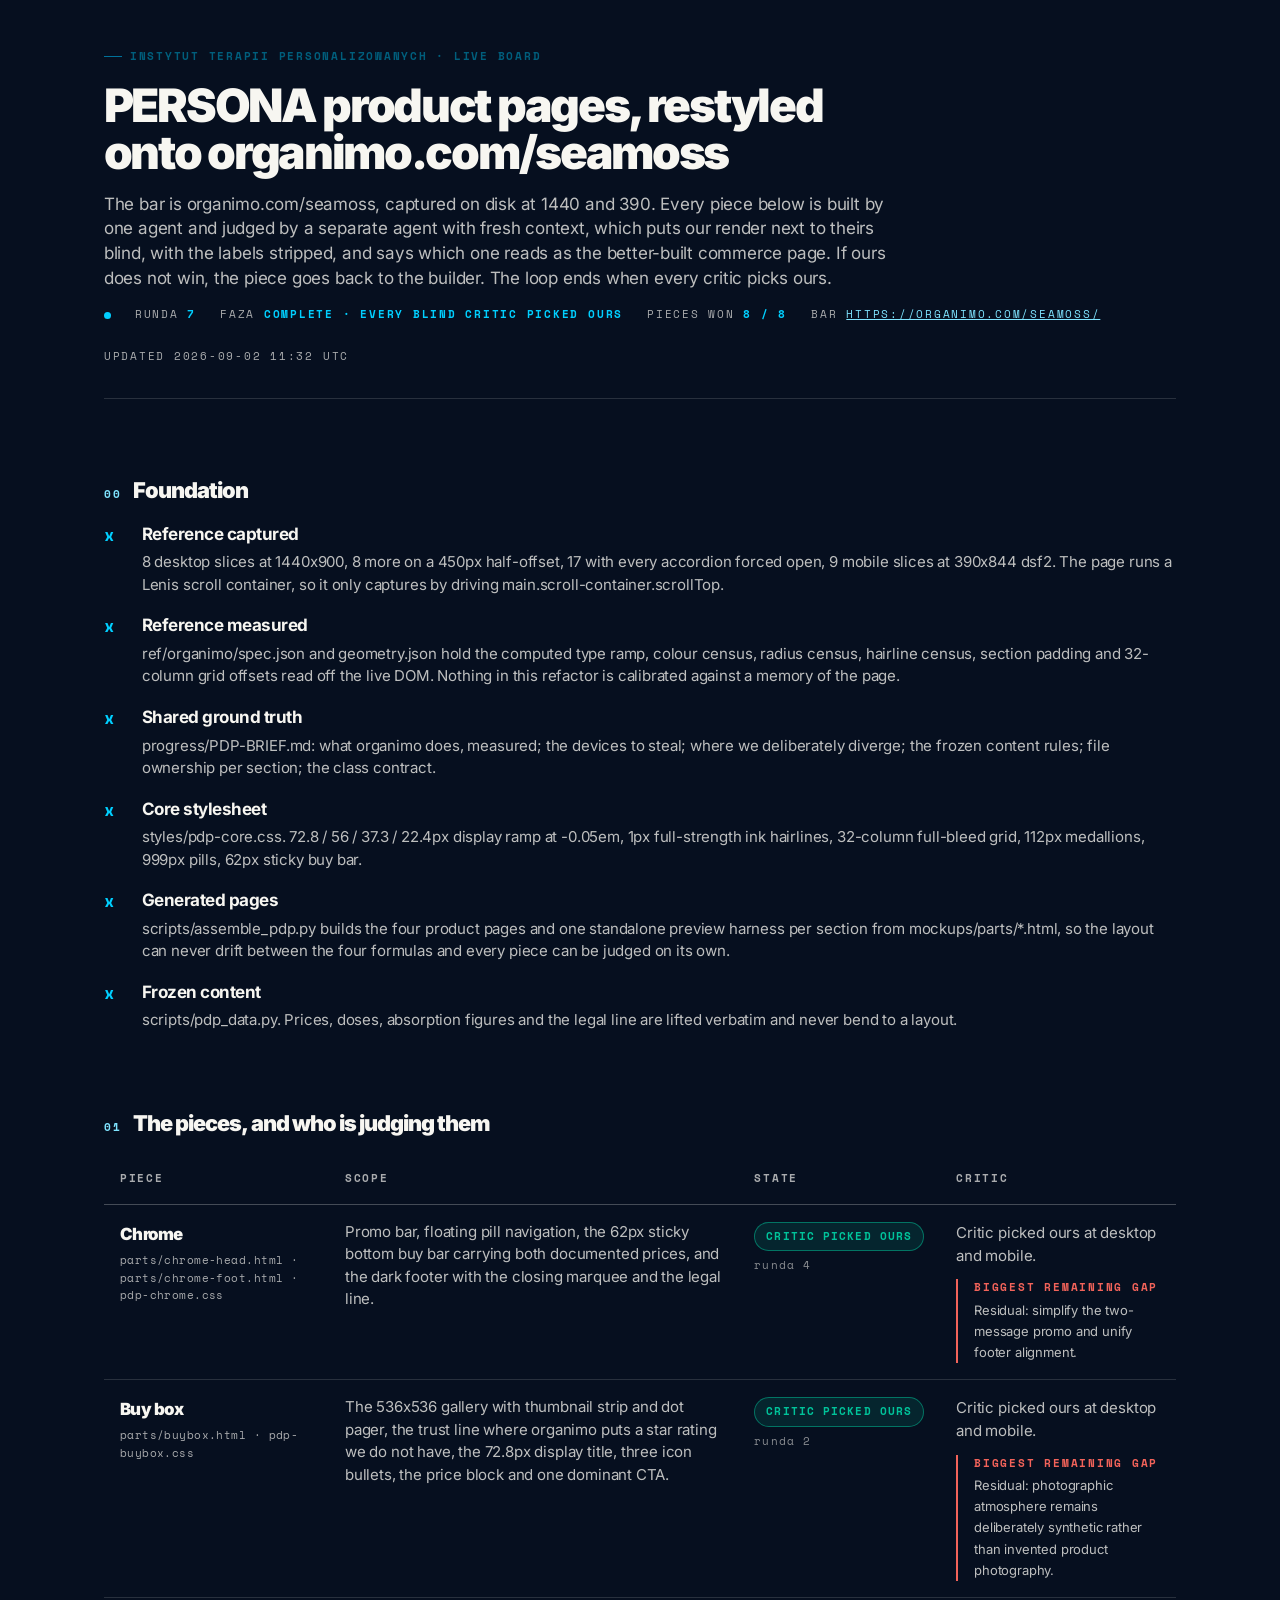
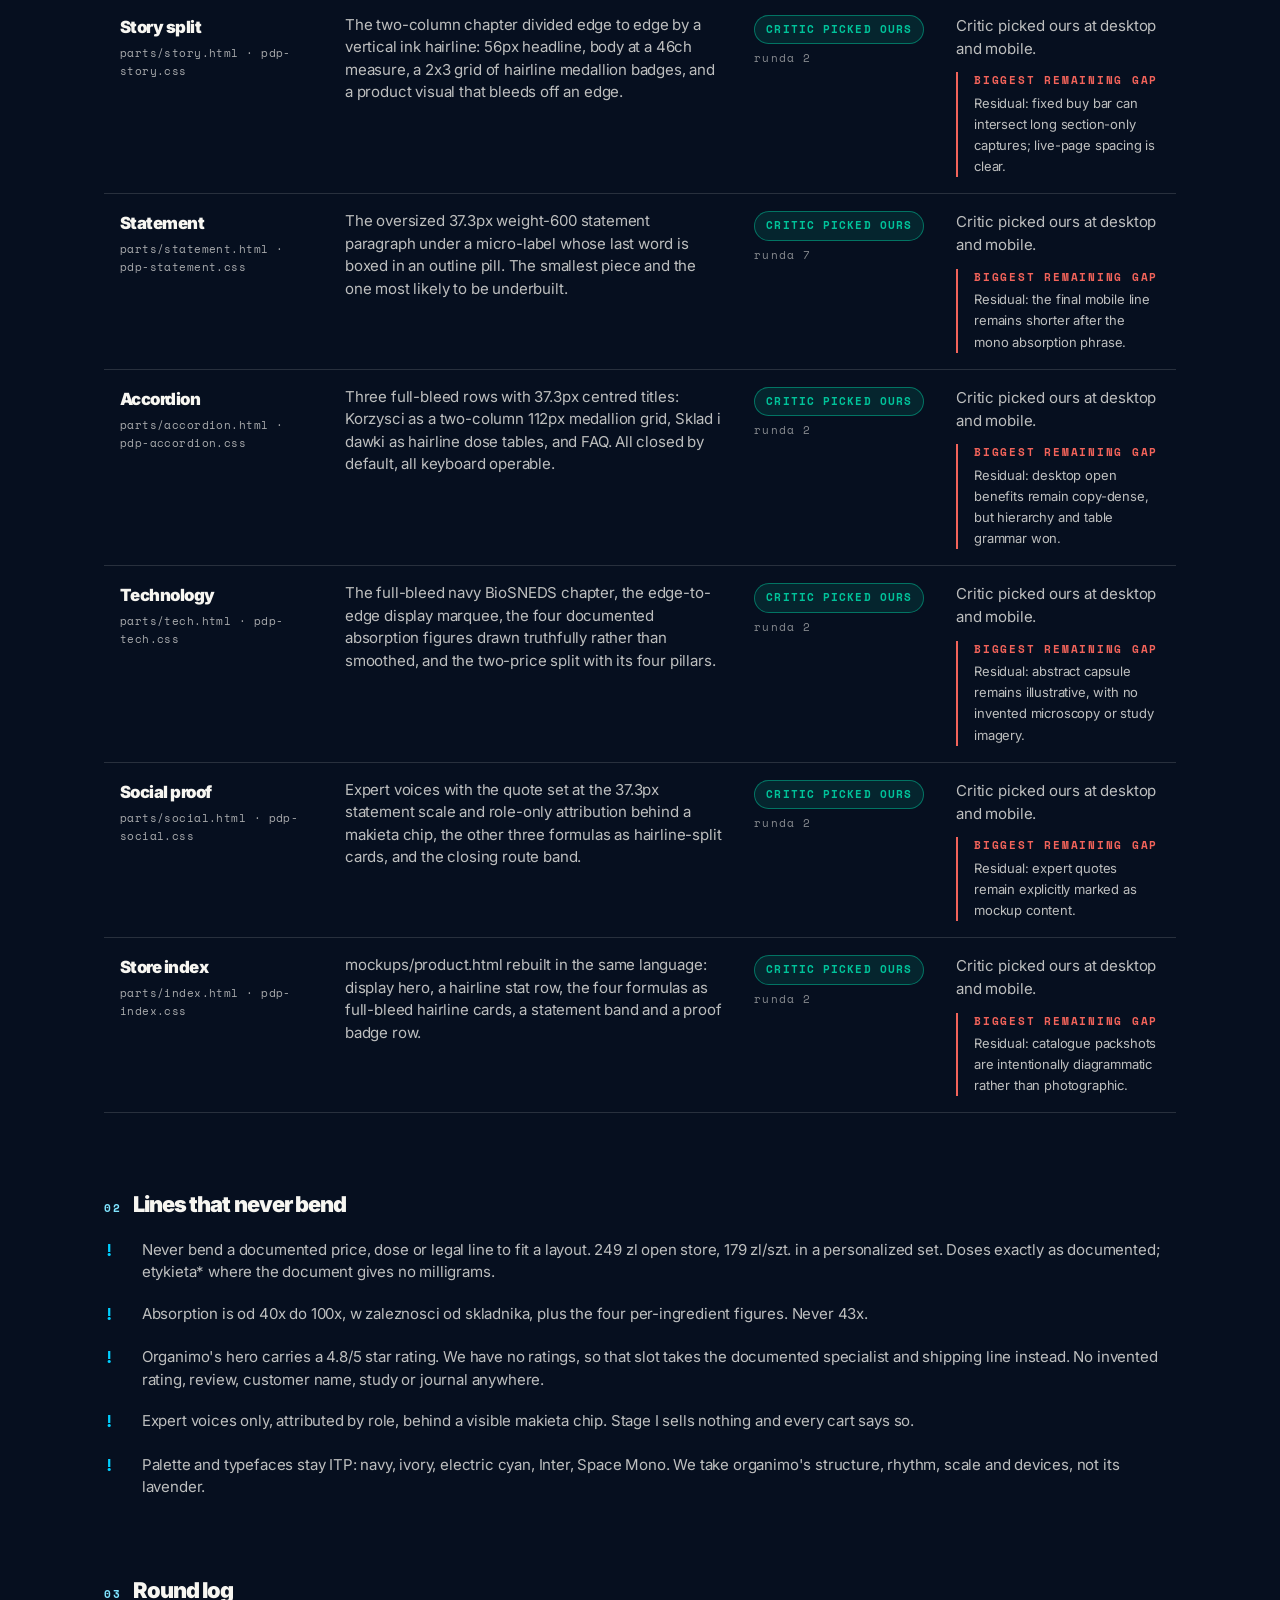
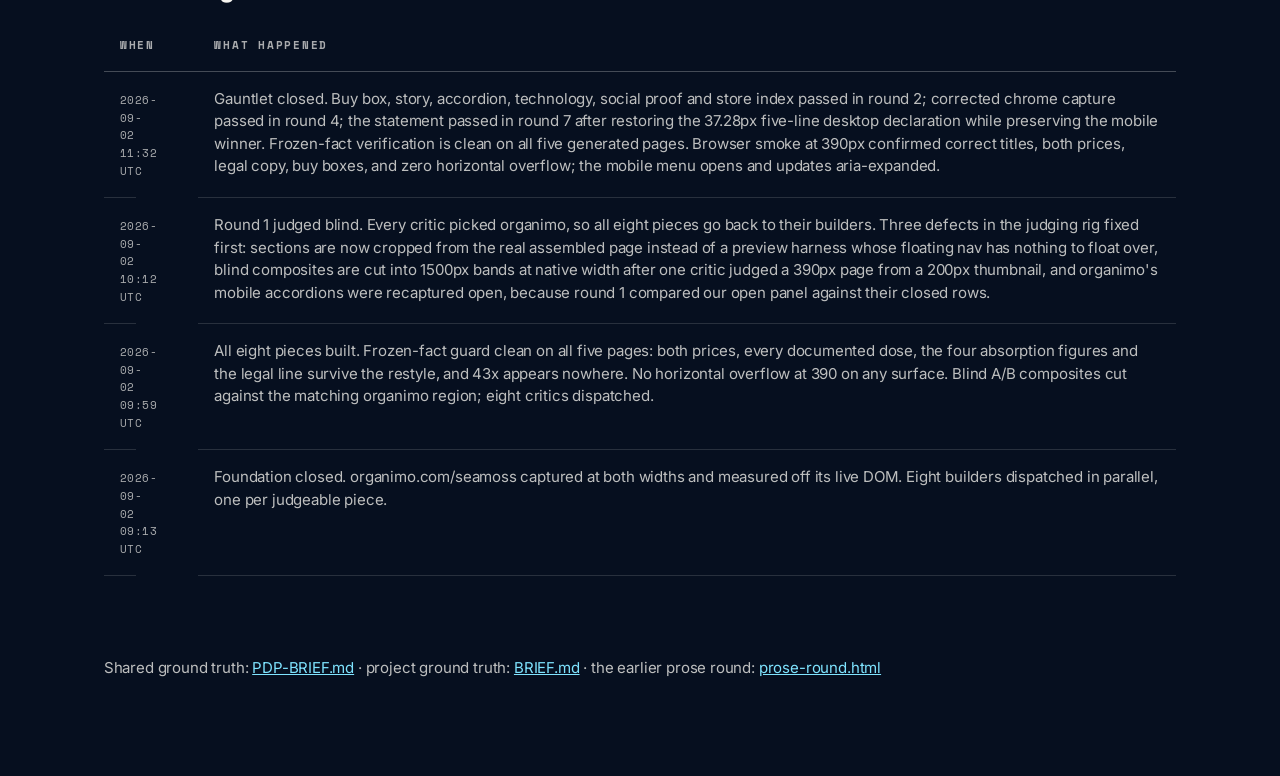
==== commit 3fc77b5d: "Publish rebuilt PERSONA product pages" ====
--- a/progress/index.html
+++ b/progress/index.html
@@ -4,51 +4,53 @@
 <meta charset="utf-8">
 <meta name="viewport" content="width=device-width, initial-scale=1">
 <meta http-equiv="refresh" content="20">
-<title>ITP prose refactor, live progress</title>
+<title>PERSONA product pages, restyled onto organimo.com/seamoss, live progress</title>
 <link rel="stylesheet" href="../styles/tokens.css">
 <style>
   body { background: var(--navy-950); color: var(--on-navy); }
-  .page { max-width: 1180px; margin-inline: auto; padding: var(--sp-9) var(--sp-gutter) var(--sp-12); }
-
+  .page { max-width: 1180px; margin-inline: auto;
+          padding: var(--sp-9) var(--sp-gutter) var(--sp-12); }
   .masthead { display: grid; gap: var(--sp-4); padding-bottom: var(--sp-7);
               border-bottom: 1px solid var(--line-navy); }
-  .masthead h1 { font-size: clamp(1.9rem, 3.6vw, 3rem); letter-spacing: var(--ls-display-tight); }
-  .masthead .t-lead { color: var(--on-navy-soft); max-width: 68ch; }
+  .masthead h1 { font-size: clamp(1.9rem, 3.6vw, 3rem);
+                 letter-spacing: var(--ls-display-tight); }
+  .masthead .t-lead { color: var(--on-navy-soft); max-width: 74ch; }
   .meta { display: flex; flex-wrap: wrap; gap: var(--sp-6); align-items: center;
           font-family: var(--font-mono); font-size: var(--t-micro);
           letter-spacing: var(--ls-mono-wide); text-transform: uppercase;
           color: var(--on-navy-muted); }
   .meta b { color: var(--cyan); font-weight: var(--w-bold); }
   .pulse { width: 7px; height: 7px; border-radius: 50%; background: var(--cyan);
-           box-shadow: 0 0 0 0 var(--cyan-glow); animation: pulse 2s infinite; }
+           animation: pulse 2s infinite; }
   @keyframes pulse { 0% { box-shadow: 0 0 0 0 rgba(0,207,255,.5); }
                      70% { box-shadow: 0 0 0 12px rgba(0,207,255,0); }
                      100% { box-shadow: 0 0 0 0 rgba(0,207,255,0); } }
-
   h2.block { font-size: var(--t-display-4); margin: var(--sp-11) 0 var(--sp-5); }
   h2.block .index-num { color: var(--cyan-soft); margin-right: var(--sp-3); }
-
   table.board { width: 100%; border-collapse: collapse; }
   table.board th, table.board td { text-align: left; vertical-align: top;
-                                   padding: var(--sp-4) var(--sp-4);
+                                   padding: var(--sp-4);
                                    border-bottom: 1px solid var(--line-navy); }
   table.board thead th { font-family: var(--font-mono); font-size: var(--t-micro);
                          font-weight: var(--w-bold); letter-spacing: var(--ls-mono-wide);
                          text-transform: uppercase; color: var(--on-navy-muted);
                          border-bottom-color: var(--line-navy-hi); }
-  table.board td:first-child { width: 22%; }
-  .piece-title { font-weight: var(--w-black); letter-spacing: var(--ls-head); font-size: 1.05rem; }
-  .piece-file { font-family: var(--font-mono); font-size: var(--t-micro);
-                color: var(--on-navy-muted); letter-spacing: .04em; }
+  table.board td:first-child { width: 21%; }
+  table.board td:nth-child(3) { width: 17%; }
+  .piece-title { display: block; font-weight: var(--w-black);
+                 letter-spacing: var(--ls-head); font-size: 1.05rem; }
+  .piece-file { display: block; font-family: var(--font-mono);
+                font-size: var(--t-micro); color: var(--on-navy-muted);
+                letter-spacing: .04em; margin-top: 4px; }
   .scope { font-size: var(--t-body-sm); color: var(--on-navy-soft); line-height: 1.5; }
-  .note { font-size: var(--t-body-sm); color: var(--on-navy-soft); line-height: 1.55; }
+  .note { display: block; font-size: var(--t-body-sm); color: var(--on-navy-soft);
+          line-height: 1.55; }
   .gap { display: block; margin-top: var(--sp-3); padding-left: var(--sp-4);
          border-left: 2px solid var(--f3-inflam); font-size: var(--t-caption);
          color: var(--on-navy-soft); }
   .gap b { color: var(--f3-inflam); font-family: var(--font-mono);
            font-size: var(--t-micro); letter-spacing: var(--ls-mono-wide);
            text-transform: uppercase; display: block; margin-bottom: 3px; }
-
   .badge { display: inline-flex; align-items: center; gap: 6px; padding: 5px 11px;
            border-radius: var(--r-pill); border: 1px solid var(--line-navy-hi);
            font-family: var(--font-mono); font-size: var(--t-micro);
@@ -62,243 +64,201 @@
                  background: rgba(242,99,90,.10); }
   .badge--won { color: var(--f4-vital); border-color: rgba(0,195,154,.5);
                 background: rgba(0,195,154,.12); }
-  .rnd { font-family: var(--font-mono); font-size: var(--t-micro);
-         color: var(--on-navy-faint); letter-spacing: var(--ls-mono); }
-
+  .rnd { display: block; margin-top: 6px; font-family: var(--font-mono);
+         font-size: var(--t-micro); color: var(--on-navy-faint);
+         letter-spacing: var(--ls-mono); }
   ul.plain { list-style: none; margin: 0; padding: 0; display: grid; gap: var(--sp-4); }
   .found { display: grid; grid-template-columns: 22px 1fr; gap: var(--sp-4);
            align-items: start; }
-  .found__tick { color: var(--cyan); font-family: var(--font-mono); font-weight: var(--w-bold); }
-  .found__label { font-weight: var(--w-bold); letter-spacing: var(--ls-head); }
-  .found__detail { font-size: var(--t-body-sm); color: var(--on-navy-soft); line-height: 1.5; }
-
-  .rules { display: grid; gap: var(--sp-3); }
-  .rules li { padding-left: var(--sp-4); border-left: 2px solid var(--cyan);
-              font-size: var(--t-body-sm); color: var(--on-navy-soft); line-height: 1.55; }
-
-  .log { display: grid; gap: 0; }
-  .log li { display: grid; grid-template-columns: 64px 1fr; gap: var(--sp-4);
-            padding: var(--sp-3) 0; border-bottom: 1px solid var(--line-navy);
-            font-size: var(--t-body-sm); color: var(--on-navy-soft); }
-  .log time { font-family: var(--font-mono); font-size: var(--t-micro);
-              color: var(--cyan-soft); letter-spacing: var(--ls-mono); padding-top: 3px; }
-
-  .tally { display: flex; flex-wrap: wrap; gap: clamp(20px,3vw,44px); margin-top: var(--sp-7);
-           padding-top: var(--sp-6); border-top: 1px solid var(--line-navy-hi); }
-
-  .links { display: flex; flex-wrap: wrap; gap: var(--sp-3); margin-top: var(--sp-6); }
-  .links a { text-decoration: none; }
-
-  table.metrics { width: 100%; border-collapse: collapse; font-family: var(--font-mono);
-                  font-size: var(--t-micro); letter-spacing: .02em; }
-  table.metrics th, table.metrics td { text-align: right; padding: 7px 9px;
-                                       border-bottom: 1px solid var(--line-navy); }
-  table.metrics th:first-child, table.metrics td:first-child { text-align: left; }
-  table.metrics thead th { color: var(--on-navy-muted); text-transform: uppercase;
-                           font-weight: var(--w-bold); border-bottom-color: var(--line-navy-hi); }
-  table.metrics tr.bar td { color: var(--cyan); border-bottom-color: var(--line-cyan); }
-  table.metrics tr.total td { color: var(--on-navy); font-weight: var(--w-bold); }
-  .ok { color: var(--f4-vital); }
-  .bad { color: var(--f3-inflam); }
-  .metric-note { font-size: var(--t-caption); color: var(--on-navy-soft);
-                 line-height: 1.55; margin-top: var(--sp-4); max-width: 74ch; }
-
-  @media (max-width: 820px) {
-    table.board thead { display: none; }
-    table.board tr { display: grid; gap: var(--sp-3); padding: var(--sp-5) 0;
-                     border-bottom: 1px solid var(--line-navy); }
-    table.board td { border: 0; padding: 0; }
-    table.board td:first-child { width: auto; }
-  }
+  .found__tick { color: var(--cyan); font-family: var(--font-mono);
+                 font-weight: var(--w-bold); }
+  .found__label { display: block; font-weight: var(--w-bold);
+                  letter-spacing: var(--ls-head); }
+  .found__detail { display: block; font-size: var(--t-body-sm);
+                   color: var(--on-navy-soft); line-height: 1.5; margin-top: 3px; }
+  .score { font-family: var(--font-mono); font-size: var(--t-display-4);
+           color: var(--cyan); letter-spacing: var(--ls-mono); }
+  a { color: var(--cyan-soft); }
 </style>
 </head>
-<body class="navy">
-<main class="page">
+<body>
+<div class="page">
 
   <header class="masthead">
-    <p class="eyebrow">Live progress · auto-refresh 20 s</p>
-    <h1 id="campaign">…</h1>
-    <p class="t-lead" id="bar">…</p>
-    <div class="meta">
+    <p class="eyebrow">Instytut Terapii Personalizowanych &middot; live board</p>
+    <h1>PERSONA product pages, restyled onto organimo.com/seamoss</h1>
+    <p class="t-lead">The bar is organimo.com/seamoss, captured on disk at 1440 and 390. Every piece below is built by one agent and judged by a separate agent with fresh context, which puts our render next to theirs blind, with the labels stripped, and says which one reads as the better-built commerce page. If ours does not win, the piece goes back to the builder. The loop ends when every critic picks ours.</p>
+    <p class="meta">
       <span class="pulse" aria-hidden="true"></span>
-      <span>Round <b id="round">&hellip;</b></span>
-      <span id="phase">&hellip;</span>
-      <span>Updated <b id="updated">&hellip;</b></span>
-    </div>
+      <span>runda <b>7</b></span>
+      <span>faza <b>Complete · every blind critic picked ours</b></span>
+      <span>pieces won <b>8 / 8</b></span>
+      <span>bar <a href="https://organimo.com/seamoss/">https://organimo.com/seamoss/</a></span>
+      <span>updated 2026-09-02 11:32 UTC</span>
+    </p>
   </header>
 
-  <section aria-labelledby="h-board">
-    <h2 class="block" id="h-board"><span class="index-num">01</span>The board</h2>
-    <table class="board">
-      <thead>
-        <tr><th scope="col">Piece</th><th scope="col">Scope</th><th scope="col">Status</th><th scope="col">Critic</th></tr>
-      </thead>
-      <tbody id="board"></tbody>
-    </table>
-    <div class="tally" id="tally"></div>
-    <div class="links" id="links"></div>
-  </section>
-
-  <section aria-labelledby="h-found">
-    <h2 class="block" id="h-found"><span class="index-num">02</span>Foundation</h2>
-    <ul class="plain" id="foundation"></ul>
-  </section>
-
-  <section aria-labelledby="h-rules">
-    <h2 class="block" id="h-rules"><span class="index-num">03</span>Standing rules</h2>
-    <ul class="plain rules" id="rules"></ul>
-  </section>
-
-  <section aria-labelledby="h-log">
-    <h2 class="block" id="h-log"><span class="index-num">04</span>Log</h2>
-    <ul class="plain log" id="log"></ul>
-  </section>
-
-  <section aria-labelledby="h-metrics">
-    <h2 class="block" id="h-metrics"><span class="index-num">05</span>The meter</h2>
-    <table class="metrics">
-      <thead>
-        <tr><th scope="col">Corpus</th><th scope="col">Words</th><th scope="col">Em/1k</th>
-            <th scope="col">Dash/1k</th><th scope="col">Banned</th><th scope="col">Soft/1k</th>
-            <th scope="col">Mean</th><th scope="col">SD</th><th scope="col">Colon%</th>
-            <th scope="col">Opener%</th><th scope="col">EMD</th><th scope="col">Gate</th></tr>
-      </thead>
-      <tbody id="metrics"></tbody>
-    </table>
-    <p class="metric-note" id="metric-note"></p>
-  </section>
-
-</main>
-
-<script src="state.js"></script>
-<script src="metrics.js"></script>
-<script>
-(function () {
-  var S = window.ITP_STATE;
-  if (!S) return;
-  var $ = function (id) { return document.getElementById(id); };
-  var esc = function (s) {
-    return String(s == null ? '' : s).replace(/[&<>"]/g, function (c) {
-      return { '&': '&amp;', '<': '&lt;', '>': '&gt;', '"': '&quot;' }[c];
-    });
-  };
-
-  $('campaign').textContent = S.campaign;
-  $('bar').textContent = 'Bar: ' + S.bar;
-  $('round').textContent = S.round;
-  $('phase').textContent = S.phase;
-  $('updated').textContent = S.updated;
-  document.title = 'ITP prose refactor, round ' + S.round;
-
-  var LABEL = {
-    building: 'Builder running',
-    reviewing: 'Critic running',
-    lost: 'Critic picked theirs',
-    won: 'Critic picked ours'
-  };
-
-  $('board').innerHTML = S.pieces.map(function (p) {
-    var st = S.status[p.id] || { state: 'building', round: S.round };
-    var critic = '';
-    if (st.verdict) {
-      critic += '<span class="note">' + esc(st.verdict) + '</span>';
-    }
-    if (st.gap) {
-      critic += '<span class="gap"><b>Biggest remaining gap</b>' + esc(st.gap) + '</span>';
-    }
-    if (!critic) { critic = '<span class="note" style="color:var(--on-navy-faint)">Awaiting verdict</span>'; }
-    return '<tr>' +
-      '<td><span class="piece-title">' + esc(p.title) + '</span><br>' +
-        '<span class="piece-file">' + esc(p.file) + '</span></td>' +
-      '<td class="scope">' + esc(p.scope) + '</td>' +
-      '<td><span class="badge badge--' + esc(st.state) + '">' + esc(LABEL[st.state] || st.state) + '</span>' +
-        '<br><span class="rnd">round ' + esc(st.round) + '</span>' +
-        (st.note ? '<br><span class="note" style="font-size:var(--t-caption)">' + esc(st.note) + '</span>' : '') + '</td>' +
-      '<td>' + critic + '</td>' +
-    '</tr>';
-  }).join('');
-
-  var counts = { won: 0, lost: 0, building: 0, reviewing: 0 };
-  S.pieces.forEach(function (p) {
-    var s = (S.status[p.id] || {}).state || 'building';
-    counts[s] = (counts[s] || 0) + 1;
-  });
-  $('tally').innerHTML =
-    stat(counts.won + ' / ' + S.pieces.length, 'Pieces the critic picked') +
-    stat(counts.building, 'Builders running') +
-    stat(counts.reviewing, 'Critics running') +
-    stat(counts.lost, 'Sent back to the builder');
-
-  function stat(n, label) {
-    return '<div class="stat"><span class="stat__num">' + esc(n) + '</span>' +
-           '<span class="stat__label">' + esc(label) + '</span></div>';
-  }
-
-  $('links').innerHTML = S.pieces.map(function (p) {
-    return '<a class="btn btn--ghost btn--sm" href="../' + esc(p.file) + '">' + esc(p.title) + '</a>';
-  }).join('') +
-    '<a class="btn btn--ghost btn--sm" href="https://www.apple.com/pl/">Bar · apple.com/pl</a>' +
-    '<a class="btn btn--ghost btn--sm" href="https://www.apple.com/">Bar · apple.com</a>' +
-    '<a class="btn btn--ghost btn--sm" href="PROSE.md">Prose contract</a>' +
-    '<a class="btn btn--ghost btn--sm" href="BRIEF.md">Ground-truth brief</a>';
-
-  $('foundation').innerHTML = S.foundation.map(function (f) {
-    return '<li class="found"><span class="found__tick">' + (f.done ? '[x]' : '[ ]') + '</span>' +
-      '<span><span class="found__label">' + esc(f.label) + '</span><br>' +
-      '<span class="found__detail">' + esc(f.detail) + '</span></span></li>';
-  }).join('');
-
-  $('rules').innerHTML = S.rules.map(function (r) { return '<li>' + esc(r) + '</li>'; }).join('');
-
-  $('log').innerHTML = S.log.map(function (l) {
-    return '<li><time>' + esc(l.t) + '</time><span>' + esc(l.m) + '</span></li>';
-  }).join('');
-
-  var M = window.ITP_METRICS;
-  if (M) {
-    var titleOf = {};
-    S.pieces.forEach(function (p) { titleOf[p.file] = p.title; });
-
-    var mrow = function (label, m, cls) {
-      var gate = m.pass === undefined ? '·'
-        : (m.pass ? '<span class="ok">PASS</span>' : '<span class="bad">FAIL</span>');
-      var f = function (v, limit, over) {
-        if (limit === undefined) return esc(v);
-        return '<span class="' + (over ? 'bad' : 'ok') + '">' + esc(v) + '</span>';
-      };
-      return '<tr class="' + cls + '"><td>' + esc(label) + '</td>' +
-        '<td>' + esc(m.words) + '</td>' +
-        '<td>' + f(m.em_per_1k, 3, m.em_per_1k >= 3) + '</td>' +
-        '<td>' + esc(m.dash_per_1k) + '</td>' +
-        '<td>' + f(m.banned, 0, m.banned > 0) + '</td>' +
-        '<td>' + esc(m.soft_per_1k) + '</td>' +
-        '<td>' + esc(m.sent_mean) + '</td>' +
-        '<td>' + esc(m.sent_sd) + '</td>' +
-        '<td>' + esc(m.colon_head_pct) + '</td>' +
-        '<td>' + esc(m.top_opener_pct) + '</td>' +
-        '<td>' + esc(m.emd === undefined ? '·' : m.emd) + '</td>' +
-        '<td>' + gate + '</td></tr>';
-    };
-
-    var rows = '';
-    Object.keys(M.files).forEach(function (f) {
-      rows += mrow(titleOf[f] || f, M.files[f], '');
-    });
-    rows += mrow('All Polish copy', M.totals.pl, 'total');
-    rows += mrow('All English copy', M.totals.en, 'total');
-    rows += mrow('apple.com/pl', M.bar.pl, 'bar');
-    rows += mrow('apple.com', M.bar.en, 'bar');
-    $('metrics').innerHTML = rows;
-
-    $('metric-note').textContent =
-      'Em-dashes per thousand words must land under 3. Any clause dash must stay within one '
-      + 'of the bar. Banned constructions must be zero. Soft buzzwords must stay under the rate '
-      + 'Apple itself writes at. EMD is the distance between our sentence-length histogram and '
-      + 'the bar\u2019s, in percentage points, and must sit at 25 or below. Colon% counts headlines '
-      + 'shaped Term: explanation. Opener% is the share taken by the single most repeated two-word '
-      + 'sentence opening. Run python3 scripts/prose.py js to refresh this table.';
-  }
-})();
-</script>
+  <h2 class="block"><span class="index-num">00</span>Foundation</h2>
+  <ul class="plain">
+        <li class="found">
+          <span class="found__tick">x</span>
+          <span>
+            <span class="found__label">Reference captured</span>
+            <span class="found__detail">8 desktop slices at 1440x900, 8 more on a 450px half-offset, 17 with every accordion forced open, 9 mobile slices at 390x844 dsf2. The page runs a Lenis scroll container, so it only captures by driving main.scroll-container.scrollTop.</span>
+          </span>
+        </li>
+        <li class="found">
+          <span class="found__tick">x</span>
+          <span>
+            <span class="found__label">Reference measured</span>
+            <span class="found__detail">ref/organimo/spec.json and geometry.json hold the computed type ramp, colour census, radius census, hairline census, section padding and 32-column grid offsets read off the live DOM. Nothing in this refactor is calibrated against a memory of the page.</span>
+          </span>
+        </li>
+        <li class="found">
+          <span class="found__tick">x</span>
+          <span>
+            <span class="found__label">Shared ground truth</span>
+            <span class="found__detail">progress/PDP-BRIEF.md: what organimo does, measured; the devices to steal; where we deliberately diverge; the frozen content rules; file ownership per section; the class contract.</span>
+          </span>
+        </li>
+        <li class="found">
+          <span class="found__tick">x</span>
+          <span>
+            <span class="found__label">Core stylesheet</span>
+            <span class="found__detail">styles/pdp-core.css. 72.8 / 56 / 37.3 / 22.4px display ramp at -0.05em, 1px full-strength ink hairlines, 32-column full-bleed grid, 112px medallions, 999px pills, 62px sticky buy bar.</span>
+          </span>
+        </li>
+        <li class="found">
+          <span class="found__tick">x</span>
+          <span>
+            <span class="found__label">Generated pages</span>
+            <span class="found__detail">scripts/assemble_pdp.py builds the four product pages and one standalone preview harness per section from mockups/parts/*.html, so the layout can never drift between the four formulas and every piece can be judged on its own.</span>
+          </span>
+        </li>
+        <li class="found">
+          <span class="found__tick">x</span>
+          <span>
+            <span class="found__label">Frozen content</span>
+            <span class="found__detail">scripts/pdp_data.py. Prices, doses, absorption figures and the legal line are lifted verbatim and never bend to a layout.</span>
+          </span>
+        </li>
+  </ul>
+
+  <h2 class="block"><span class="index-num">01</span>The pieces, and who is judging them</h2>
+  <table class="board">
+    <thead>
+      <tr><th>Piece</th><th>Scope</th><th>State</th><th>Critic</th></tr>
+    </thead>
+    <tbody>
+          <tr>
+            <td>
+              <span class="piece-title">Chrome</span>
+              <span class="piece-file">parts/chrome-head.html · parts/chrome-foot.html · pdp-chrome.css</span>
+            </td>
+            <td class="scope">Promo bar, floating pill navigation, the 62px sticky bottom buy bar carrying both documented prices, and the dark footer with the closing marquee and the legal line.</td>
+            <td><span class="badge badge--won">critic picked ours</span>
+              <span class="rnd">runda 4</span></td>
+            <td><span class="note">Critic picked ours at desktop and mobile.</span><span class="gap"><b>biggest remaining gap</b>Residual: simplify the two-message promo and unify footer alignment.</span></td>
+          </tr>
+          <tr>
+            <td>
+              <span class="piece-title">Buy box</span>
+              <span class="piece-file">parts/buybox.html · pdp-buybox.css</span>
+            </td>
+            <td class="scope">The 536x536 gallery with thumbnail strip and dot pager, the trust line where organimo puts a star rating we do not have, the 72.8px display title, three icon bullets, the price block and one dominant CTA.</td>
+            <td><span class="badge badge--won">critic picked ours</span>
+              <span class="rnd">runda 2</span></td>
+            <td><span class="note">Critic picked ours at desktop and mobile.</span><span class="gap"><b>biggest remaining gap</b>Residual: photographic atmosphere remains deliberately synthetic rather than invented product photography.</span></td>
+          </tr>
+          <tr>
+            <td>
+              <span class="piece-title">Story split</span>
+              <span class="piece-file">parts/story.html · pdp-story.css</span>
+            </td>
+            <td class="scope">The two-column chapter divided edge to edge by a vertical ink hairline: 56px headline, body at a 46ch measure, a 2x3 grid of hairline medallion badges, and a product visual that bleeds off an edge.</td>
+            <td><span class="badge badge--won">critic picked ours</span>
+              <span class="rnd">runda 2</span></td>
+            <td><span class="note">Critic picked ours at desktop and mobile.</span><span class="gap"><b>biggest remaining gap</b>Residual: fixed buy bar can intersect long section-only captures; live-page spacing is clear.</span></td>
+          </tr>
+          <tr>
+            <td>
+              <span class="piece-title">Statement</span>
+              <span class="piece-file">parts/statement.html · pdp-statement.css</span>
+            </td>
+            <td class="scope">The oversized 37.3px weight-600 statement paragraph under a micro-label whose last word is boxed in an outline pill. The smallest piece and the one most likely to be underbuilt.</td>
+            <td><span class="badge badge--won">critic picked ours</span>
+              <span class="rnd">runda 7</span></td>
+            <td><span class="note">Critic picked ours at desktop and mobile.</span><span class="gap"><b>biggest remaining gap</b>Residual: the final mobile line remains shorter after the mono absorption phrase.</span></td>
+          </tr>
+          <tr>
+            <td>
+              <span class="piece-title">Accordion</span>
+              <span class="piece-file">parts/accordion.html · pdp-accordion.css</span>
+            </td>
+            <td class="scope">Three full-bleed rows with 37.3px centred titles: Korzysci as a two-column 112px medallion grid, Sklad i dawki as hairline dose tables, and FAQ. All closed by default, all keyboard operable.</td>
+            <td><span class="badge badge--won">critic picked ours</span>
+              <span class="rnd">runda 2</span></td>
+            <td><span class="note">Critic picked ours at desktop and mobile.</span><span class="gap"><b>biggest remaining gap</b>Residual: desktop open benefits remain copy-dense, but hierarchy and table grammar won.</span></td>
+          </tr>
+          <tr>
+            <td>
+              <span class="piece-title">Technology</span>
+              <span class="piece-file">parts/tech.html · pdp-tech.css</span>
+            </td>
+            <td class="scope">The full-bleed navy BioSNEDS chapter, the edge-to-edge display marquee, the four documented absorption figures drawn truthfully rather than smoothed, and the two-price split with its four pillars.</td>
+            <td><span class="badge badge--won">critic picked ours</span>
+              <span class="rnd">runda 2</span></td>
+            <td><span class="note">Critic picked ours at desktop and mobile.</span><span class="gap"><b>biggest remaining gap</b>Residual: abstract capsule remains illustrative, with no invented microscopy or study imagery.</span></td>
+          </tr>
+          <tr>
+            <td>
+              <span class="piece-title">Social proof</span>
+              <span class="piece-file">parts/social.html · pdp-social.css</span>
+            </td>
+            <td class="scope">Expert voices with the quote set at the 37.3px statement scale and role-only attribution behind a makieta chip, the other three formulas as hairline-split cards, and the closing route band.</td>
+            <td><span class="badge badge--won">critic picked ours</span>
+              <span class="rnd">runda 2</span></td>
+            <td><span class="note">Critic picked ours at desktop and mobile.</span><span class="gap"><b>biggest remaining gap</b>Residual: expert quotes remain explicitly marked as mockup content.</span></td>
+          </tr>
+          <tr>
+            <td>
+              <span class="piece-title">Store index</span>
+              <span class="piece-file">parts/index.html · pdp-index.css</span>
+            </td>
+            <td class="scope">mockups/product.html rebuilt in the same language: display hero, a hairline stat row, the four formulas as full-bleed hairline cards, a statement band and a proof badge row.</td>
+            <td><span class="badge badge--won">critic picked ours</span>
+              <span class="rnd">runda 2</span></td>
+            <td><span class="note">Critic picked ours at desktop and mobile.</span><span class="gap"><b>biggest remaining gap</b>Residual: catalogue packshots are intentionally diagrammatic rather than photographic.</span></td>
+          </tr>
+    </tbody>
+  </table>
+
+  <h2 class="block"><span class="index-num">02</span>Lines that never bend</h2>
+  <ul class="plain">
+        <li class="found"><span class="found__tick">!</span><span class="found__detail">Never bend a documented price, dose or legal line to fit a layout. 249 zl open store, 179 zl/szt. in a personalized set. Doses exactly as documented; etykieta* where the document gives no milligrams.</span></li>
+        <li class="found"><span class="found__tick">!</span><span class="found__detail">Absorption is od 40x do 100x, w zaleznosci od skladnika, plus the four per-ingredient figures. Never 43x.</span></li>
+        <li class="found"><span class="found__tick">!</span><span class="found__detail">Organimo&#x27;s hero carries a 4.8/5 star rating. We have no ratings, so that slot takes the documented specialist and shipping line instead. No invented rating, review, customer name, study or journal anywhere.</span></li>
+        <li class="found"><span class="found__tick">!</span><span class="found__detail">Expert voices only, attributed by role, behind a visible makieta chip. Stage I sells nothing and every cart says so.</span></li>
+        <li class="found"><span class="found__tick">!</span><span class="found__detail">Palette and typefaces stay ITP: navy, ivory, electric cyan, Inter, Space Mono. We take organimo&#x27;s structure, rhythm, scale and devices, not its lavender.</span></li>
+  </ul>
+
+  <h2 class="block"><span class="index-num">03</span>Round log</h2>
+  <table class="board">
+    <thead><tr><th>When</th><th>What happened</th></tr></thead>
+    <tbody>
+          <tr><td class="piece-file">2026-09-02 11:32 UTC</td><td class="scope">Gauntlet closed. Buy box, story, accordion, technology, social proof and store index passed in round 2; corrected chrome capture passed in round 4; the statement passed in round 7 after restoring the 37.28px five-line desktop declaration while preserving the mobile winner. Frozen-fact verification is clean on all five generated pages. Browser smoke at 390px confirmed correct titles, both prices, legal copy, buy boxes, and zero horizontal overflow; the mobile menu opens and updates aria-expanded.</td></tr>
+          <tr><td class="piece-file">2026-09-02 10:12 UTC</td><td class="scope">Round 1 judged blind. Every critic picked organimo, so all eight pieces go back to their builders. Three defects in the judging rig fixed first: sections are now cropped from the real assembled page instead of a preview harness whose floating nav has nothing to float over, blind composites are cut into 1500px bands at native width after one critic judged a 390px page from a 200px thumbnail, and organimo&#x27;s mobile accordions were recaptured open, because round 1 compared our open panel against their closed rows.</td></tr>
+          <tr><td class="piece-file">2026-09-02 09:59 UTC</td><td class="scope">All eight pieces built. Frozen-fact guard clean on all five pages: both prices, every documented dose, the four absorption figures and the legal line survive the restyle, and 43x appears nowhere. No horizontal overflow at 390 on any surface. Blind A/B composites cut against the matching organimo region; eight critics dispatched.</td></tr>
+          <tr><td class="piece-file">2026-09-02 09:13 UTC</td><td class="scope">Foundation closed. organimo.com/seamoss captured at both widths and measured off its live DOM. Eight builders dispatched in parallel, one per judgeable piece.</td></tr>
+    </tbody>
+  </table>
+
+  <p class="note" style="margin-top:var(--sp-11)">
+    Shared ground truth: <a href="PDP-BRIEF.md">PDP-BRIEF.md</a> &middot;
+    project ground truth: <a href="BRIEF.md">BRIEF.md</a> &middot;
+    the earlier prose round: <a href="prose-round.html">prose-round.html</a>
+  </p>
+
+</div>
 </body>
 </html>
